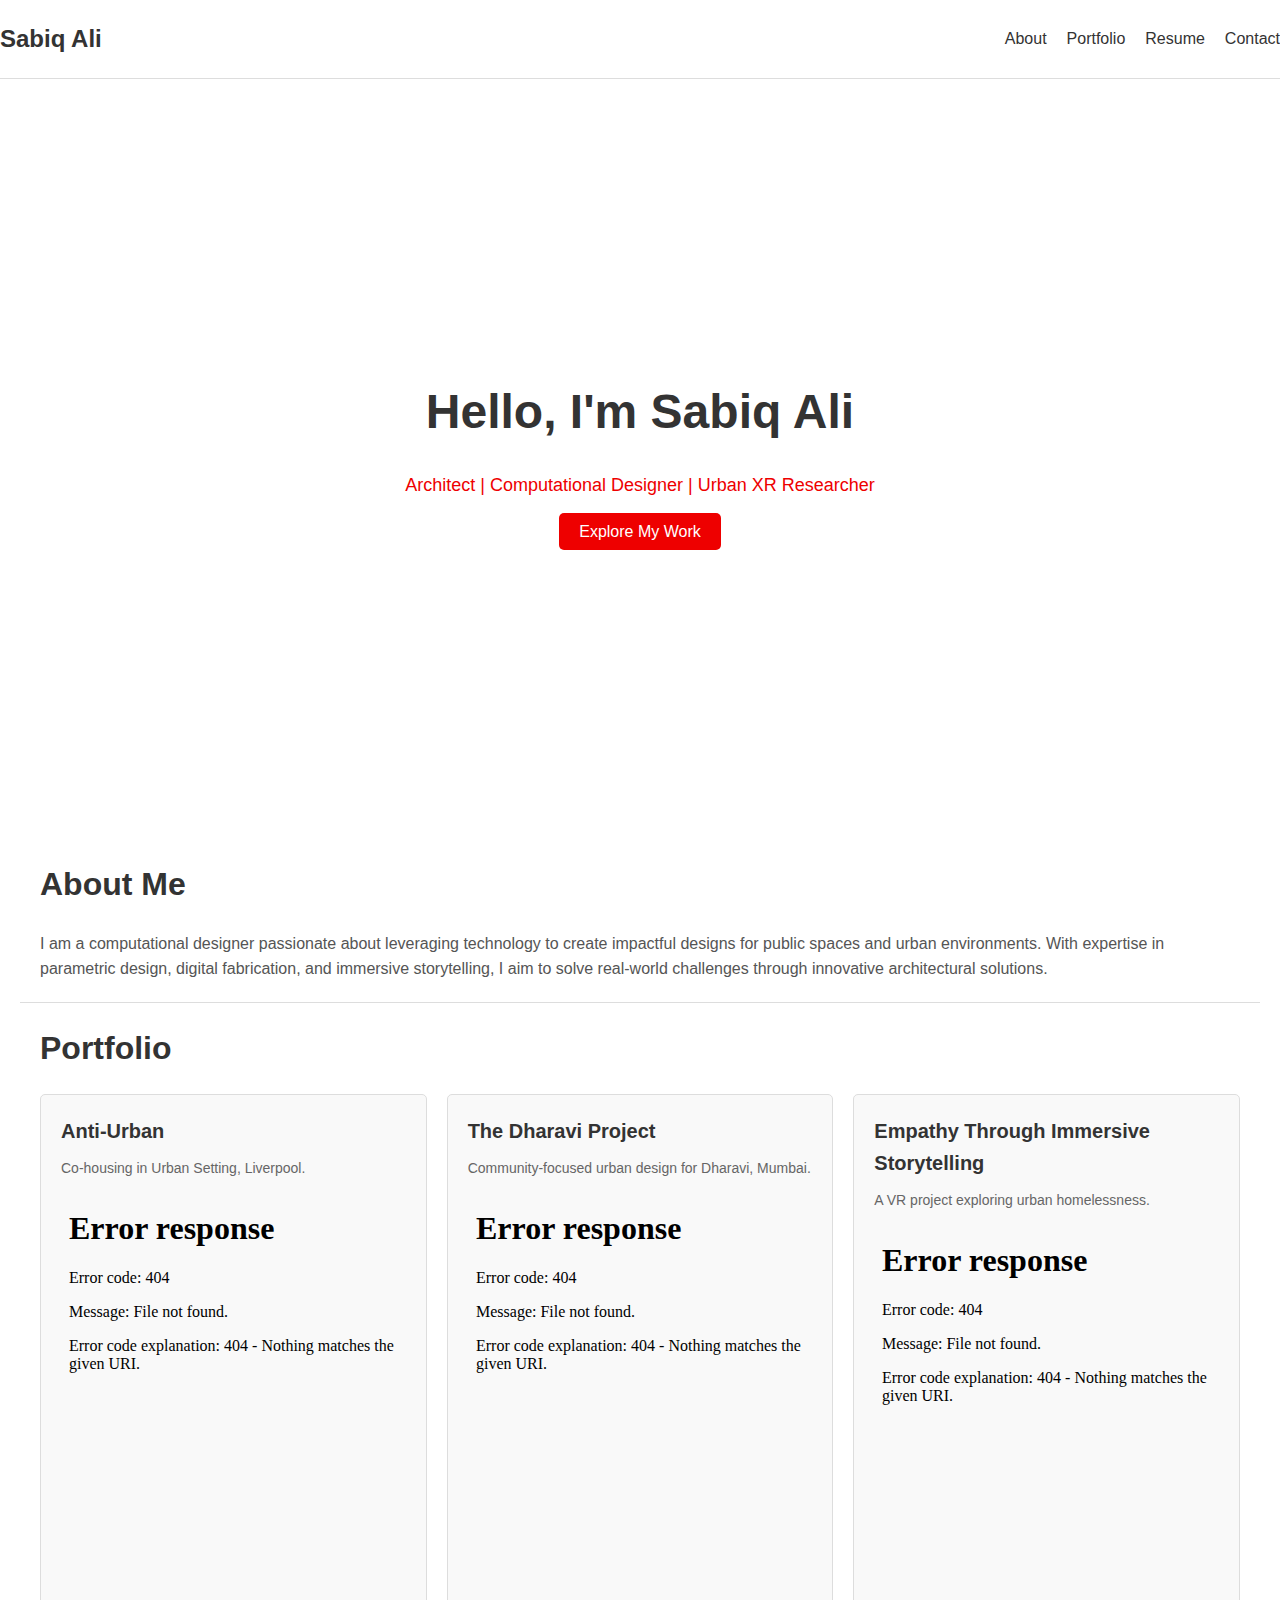
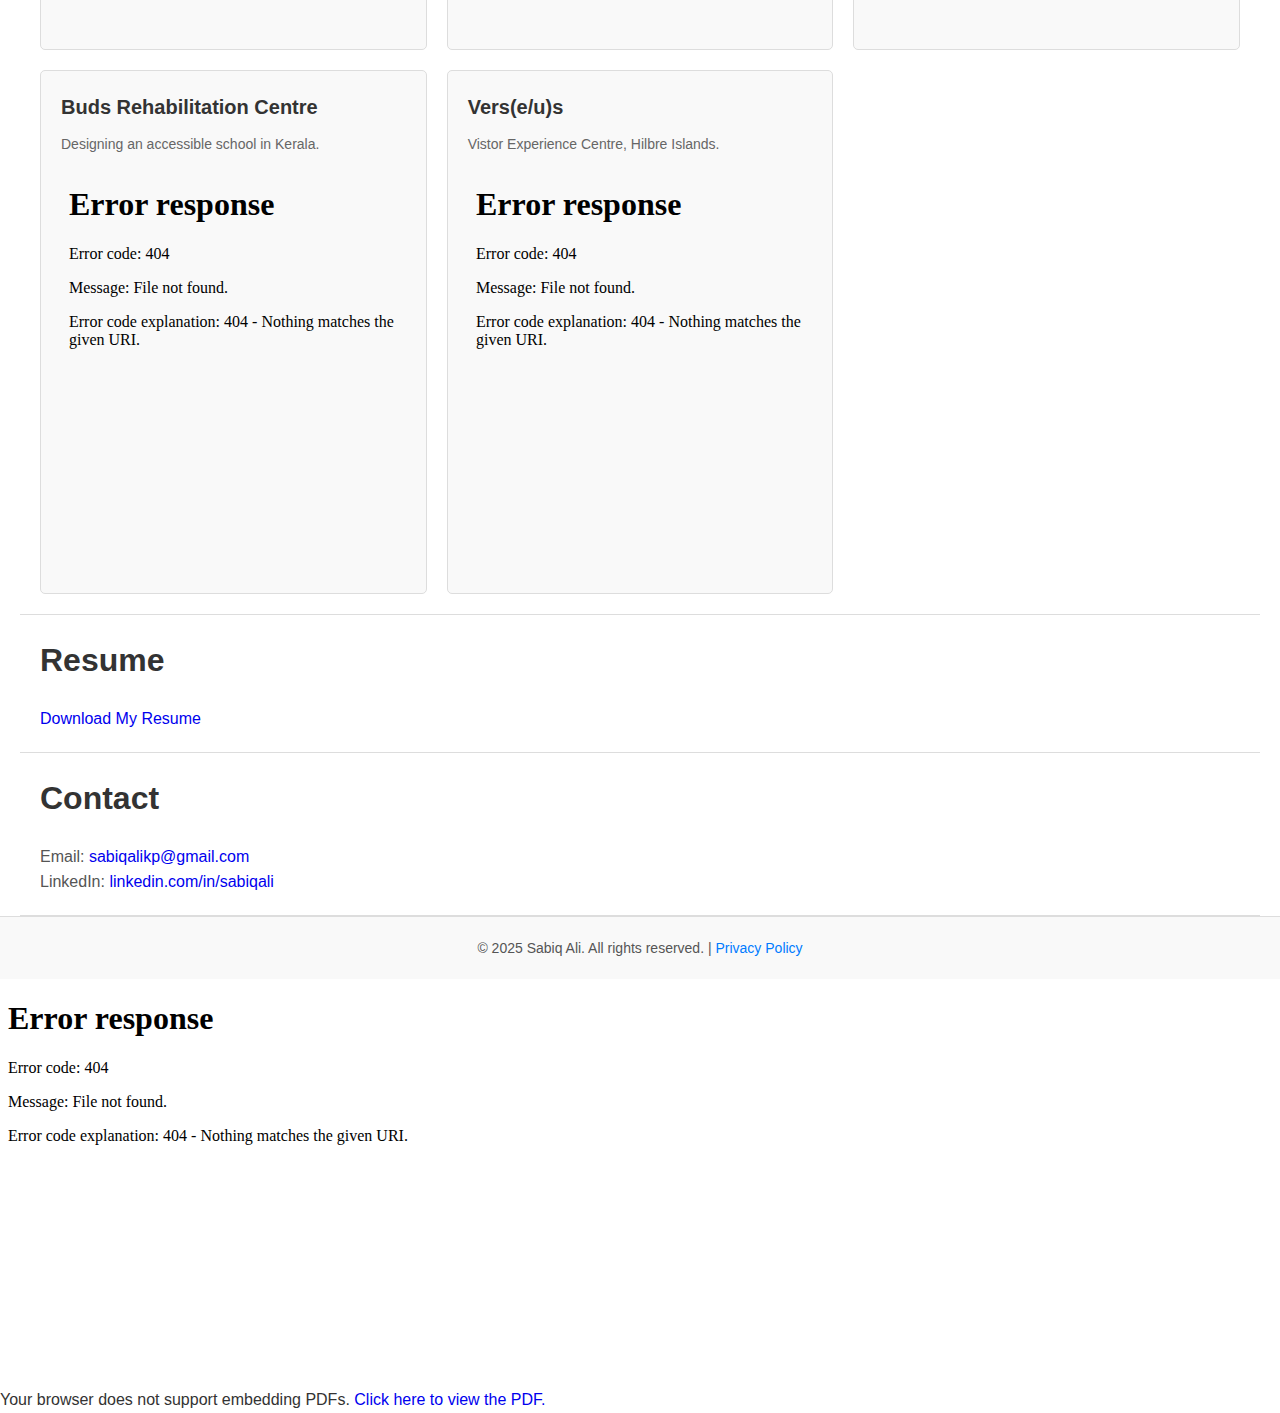
==== index.html @ 504fa8bc "Update index.html" ====
<!-- index.html -->
<!DOCTYPE html>
<html lang="en">
<head>
    <meta charset="UTF-8">
    <meta name="viewport" content="width=device-width, initial-scale=1.0">
    <meta name="description" content="Sabiq Ali | Computational Designer and Urban XR Researcher">
    <title>Sabiq Ali | Computational Designer</title>
    <link rel="stylesheet" href="style.css">
</head>
<body>
    <header>
        <div class="logo">Sabiq Ali</div>
        <nav>
            <ul>
                <li><a href="#about">About</a></li>
                <li><a href="#portfolio">Portfolio</a></li>
                <li><a href="#resume">Resume</a></li>
                <li><a href="#contact">Contact</a></li>
            </ul>
        </nav>
    </header>

    <div class="hero">
        <div>
            <h1>Hello, I'm Sabiq Ali</h1>
            <p>Architect | Computational Designer | Urban XR Researcher</p>
            <a href="#portfolio">Explore My Work</a>
        </div>
    </div>

    <section id="about" class="container">
        <h2>About Me</h2>
        <p>I am a computational designer passionate about leveraging technology to create impactful designs for public spaces and urban environments. With expertise in parametric design, digital fabrication, and immersive storytelling, I aim to solve real-world challenges through innovative architectural solutions.</p>
    </section>

    <section id="portfolio" class="container">
      <h2>Portfolio</h2>
      <div class="portfolio-grid">
          <!-- Portfolio Item 1 -->
          <div class="portfolio-item">
              <h3>Anti-Urban</h3>
              <p>Co-housing in Urban Setting, Liverpool.</p>
              <iframe 
                  src="sabiqali/AntiUrban_Project.pdf" 
                  width="100%" 
                  height="400px" 
                  style="border: none;"
                  title="Anti-Urban"></iframe>
          </div>
  
          <!-- Portfolio Item 2 -->
          <div class="portfolio-item">
              <h3>The Dharavi Project</h3>
              <p>Community-focused urban design for Dharavi, Mumbai.</p>
              <iframe 
                  src="sabiqali/Dharavi_Project.pdf.pdf" 
                  width="100%" 
                  height="400px" 
                  style="border: none;"
                  title="Dharavi Project"></iframe>
          </div>

          <!-- Portfolio Item 3 -->
          <div class="portfolio-item">
              <h3>Empathy Through Immersive Storytelling</h3>
              <p>A VR project exploring urban homelessness.</p>
              <iframe 
                  src="sabiqali/Empathy_Project.pdf.pdf" 
                  width="100%" 
                  height="400px" 
                  style="border: none;"
                  title="Empathy Project"></iframe>
          </div>

          <!-- Portfolio Item 4 -->
          <div class="portfolio-item">
              <h3>Buds Rehabilitation Centre</h3>
              <p>Designing an accessible school in Kerala.</p>
              <iframe 
                  src="sabiqali/Buds_Project.pdf.pdf" 
                  width="100%" 
                  height="400px" 
                  style="border: none;"
                  title="Buds Rehabilitation"></iframe>
          </div>    
          
          <!-- Portfolio Item 5 -->
          <div class="portfolio-item">
              <h3>Vers(e/u)s</h3>
              <p>Vistor Experience Centre, Hilbre Islands.</p>
              <iframe 
                  src="sabiqali/Verseus_Project.pdf" 
                  width="100%" 
                  height="400px" 
                  style="border: none;"
                  title="Vers(e/u)s"></iframe>
          </div>          
      </div>
  </section>
  

    <section id="resume" class="container">
        <h2>Resume</h2>
        <p><a href="SabiqAli_Resume.docx.docx" download>Download My Resume</a></p>
    </section>

    <section id="contact" class="container">
        <h2>Contact</h2>
        <p>Email: <a href="mailto:sabiqalikp@gmail.com">sabiqalikp@gmail.com</a></p>
        <p>LinkedIn: <a href="https://linkedin.com/in/sabiqali" target="_blank">linkedin.com/in/sabiqali</a></p>
    </section>

    <footer>
        <p>&copy; 2025 Sabiq Ali. All rights reserved. | <a href="#">Privacy Policy</a></p>
    </footer>

    <iframe 
    src="files/Empathy_Project.pdf" 
    width="100%" 
    height="400px" 
    style="border: none;"
    title="Empathy Project">

  </iframe>
<p>Your browser does not support embedding PDFs. <a href="files/Empathy_Project.pdf" target="_blank">Click here to view the PDF.</a></p>

</body>
</html>
---- style.css ----
/* style.css */
/* Reset */
body, h1, h2, h3, p, ul, li, a {
  margin: 0;
  padding: 0;
  list-style: none;
  text-decoration: none;
}

body {
  font-family: Helvetica, sans-serif;
  line-height: 1.6;
  color: #333;
  background-color: #ffffff;
  margin: 0;
}

/* Container */
.container {
  max-width: 1200px;
  margin: 0 auto;
  padding: 20px;
}

/* Header */
header {
  display: flex;
  justify-content: space-between;
  align-items: center;
  padding: 20px 0;
  border-bottom: 1px solid #ddd;
}

header .logo {
  font-size: 24px;
  font-weight: bold;
  color: #333;
}

nav ul {
  display: flex;
  gap: 20px;
}

nav a {
  color: #333;
  font-size: 16px;
  transition: color 0.3s;
}

nav a:hover {
  color: #007bff;
}

/* Hero Section */
.hero {
  display: flex;
  align-items: center;
  justify-content: center;
  height: 80vh;
  background-image: url('AntiUrban_BW.jpg');
  background-size: 100% auto;
  background-repeat: no-repeat;
  text-align: center;
  padding: 20px;
}

.hero h1 {
  font-size: 48px;
  margin-bottom: 20px;
}

.hero p {
  font-size: 18px;
  color: #ee0000;
  margin-bottom: 20px;
}

.hero a {
  background: #ee0000;
  color: #fff;
  padding: 10px 20px;
  border-radius: 5px;
  font-size: 16px;
  transition: background 0.3s;
}

.hero a:hover {
  background: #0056b3;
}

/* Section */
section {
  padding: 60px 0;
  border-bottom: 1px solid #ddd;
}

section h2 {
  font-size: 32px;
  margin-bottom: 20px;
  color: #333;
}

section p {
  font-size: 16px;
  color: #555;
}

/* Portfolio Grid */
.portfolio-grid {
  display: grid;
  grid-template-columns: repeat(auto-fit, minmax(300px, 1fr));
  gap: 20px;
}

.portfolio-item {
  background: #f9f9f9;
  padding: 20px;
  border: 1px solid #ddd;
  border-radius: 5px;
  transition: transform 0.3s;
}

.portfolio-item:hover {
  transform: scale(1.05);
}

.portfolio-item h3 {
  font-size: 20px;
  margin-bottom: 10px;
}

.portfolio-item p {
  font-size: 14px;
  color: #666;
}

.portfolio-item iframe {
    margin-top: 10px;
    border: 1px solid #ddd;
    border-radius: 5px;
}

/* Footer */
footer {
  text-align: center;
  padding: 20px;
  background: #f9f9f9;
  border-top: 1px solid #ddd;
  font-size: 14px;
  color: #555;
}

footer a {
  color: #007bff;
  transition: color 0.3s;
}

footer a:hover {
  color: #0056b3;
}
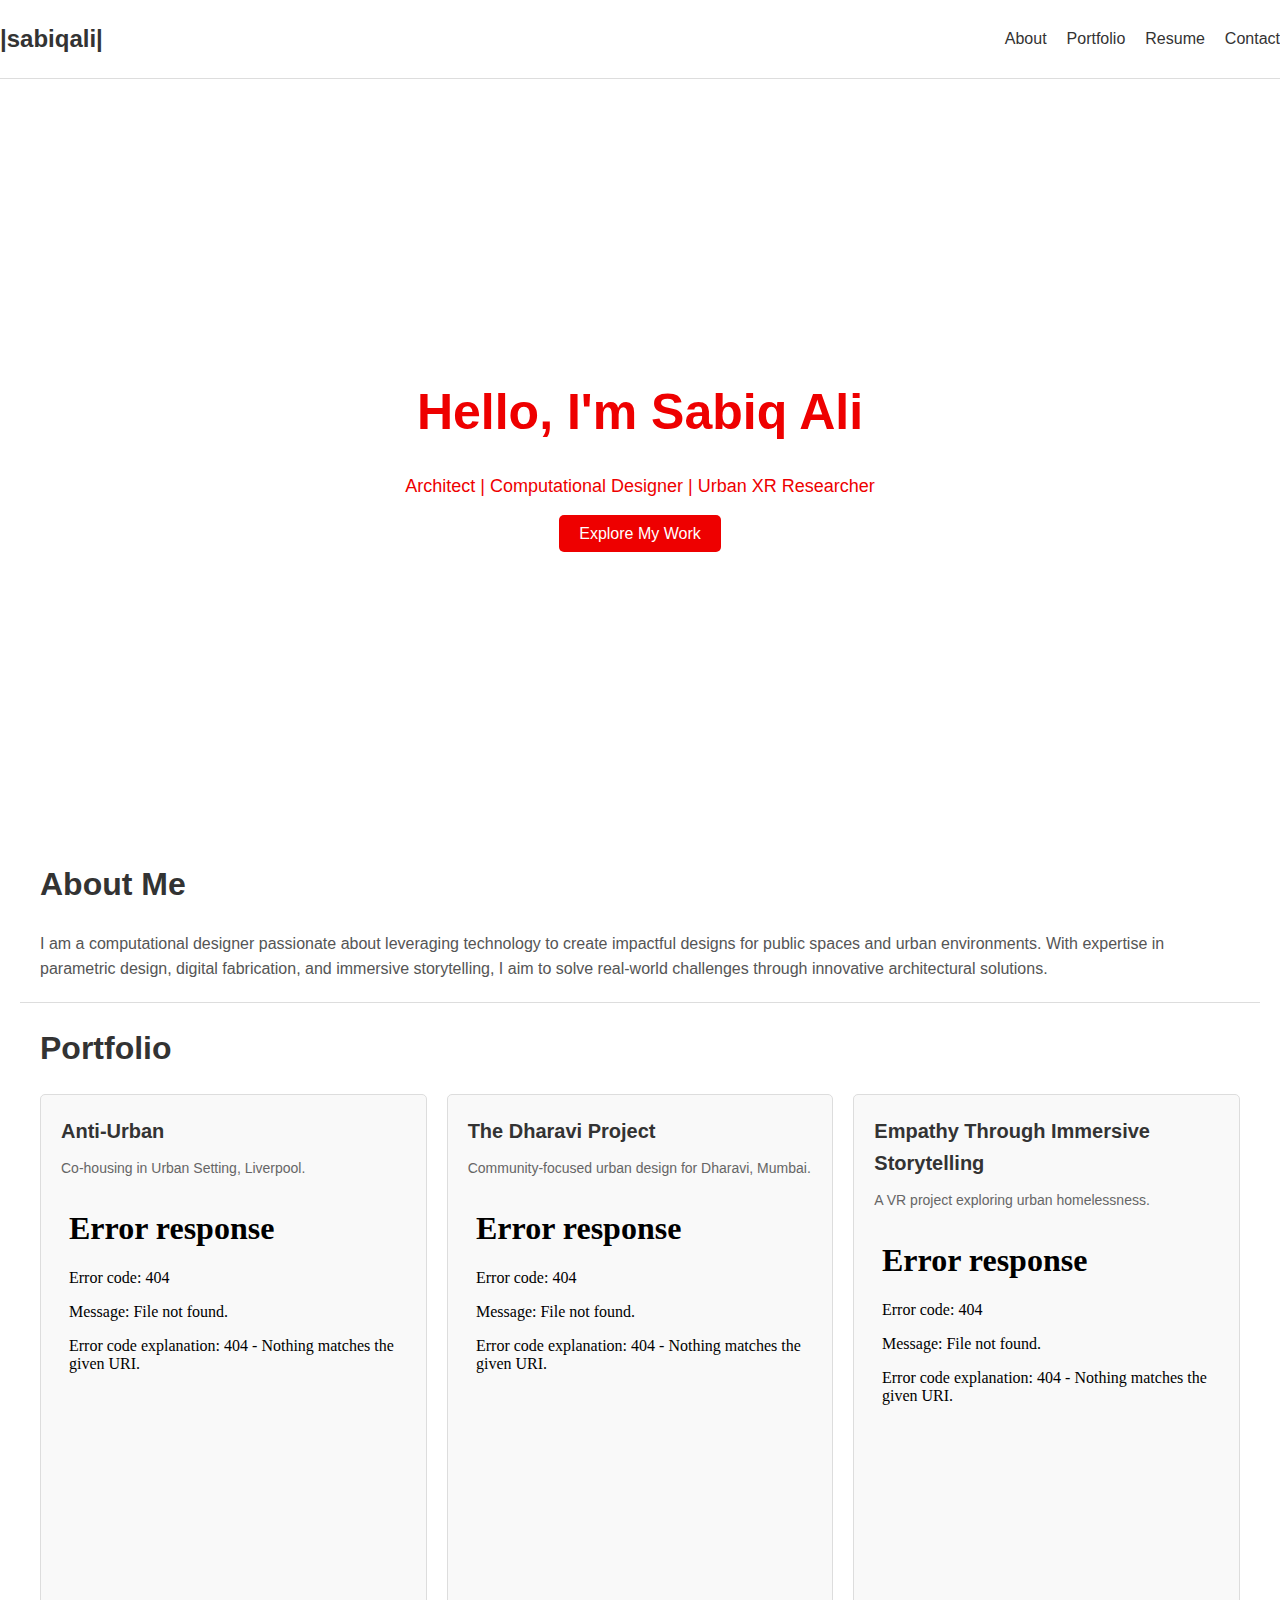
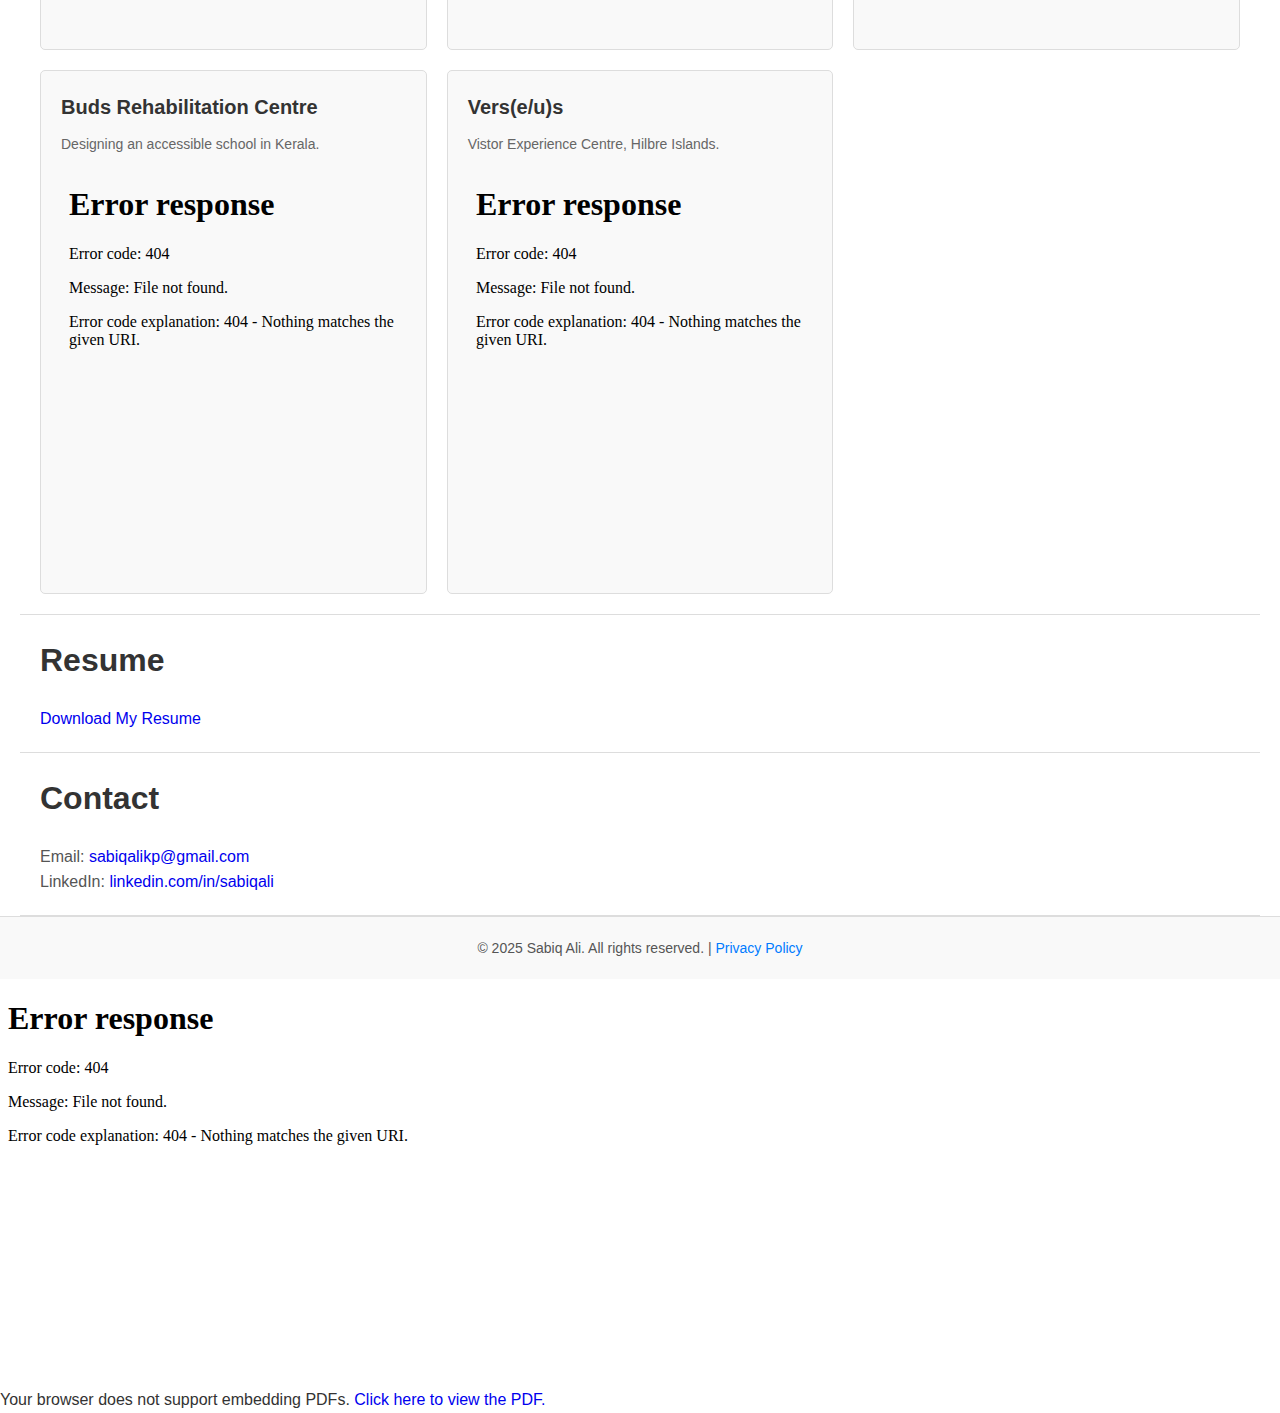
==== commit bbe2c424: "Update index.html" ====
--- a/index.html
+++ b/index.html
@@ -10,7 +10,7 @@
 </head>
 <body>
     <header>
-        <div class="logo">Sabiq Ali</div>
+        <div class="logo">|sabiqali|</div>
         <nav>
             <ul>
                 <li><a href="#about">About</a></li>
--- a/style.css
+++ b/style.css
@@ -66,7 +66,8 @@
 }
 
 .hero h1 {
-  font-size: 48px;
+  font-size: 50px;
+  color: #ee0000;
   margin-bottom: 20px;
 }
 
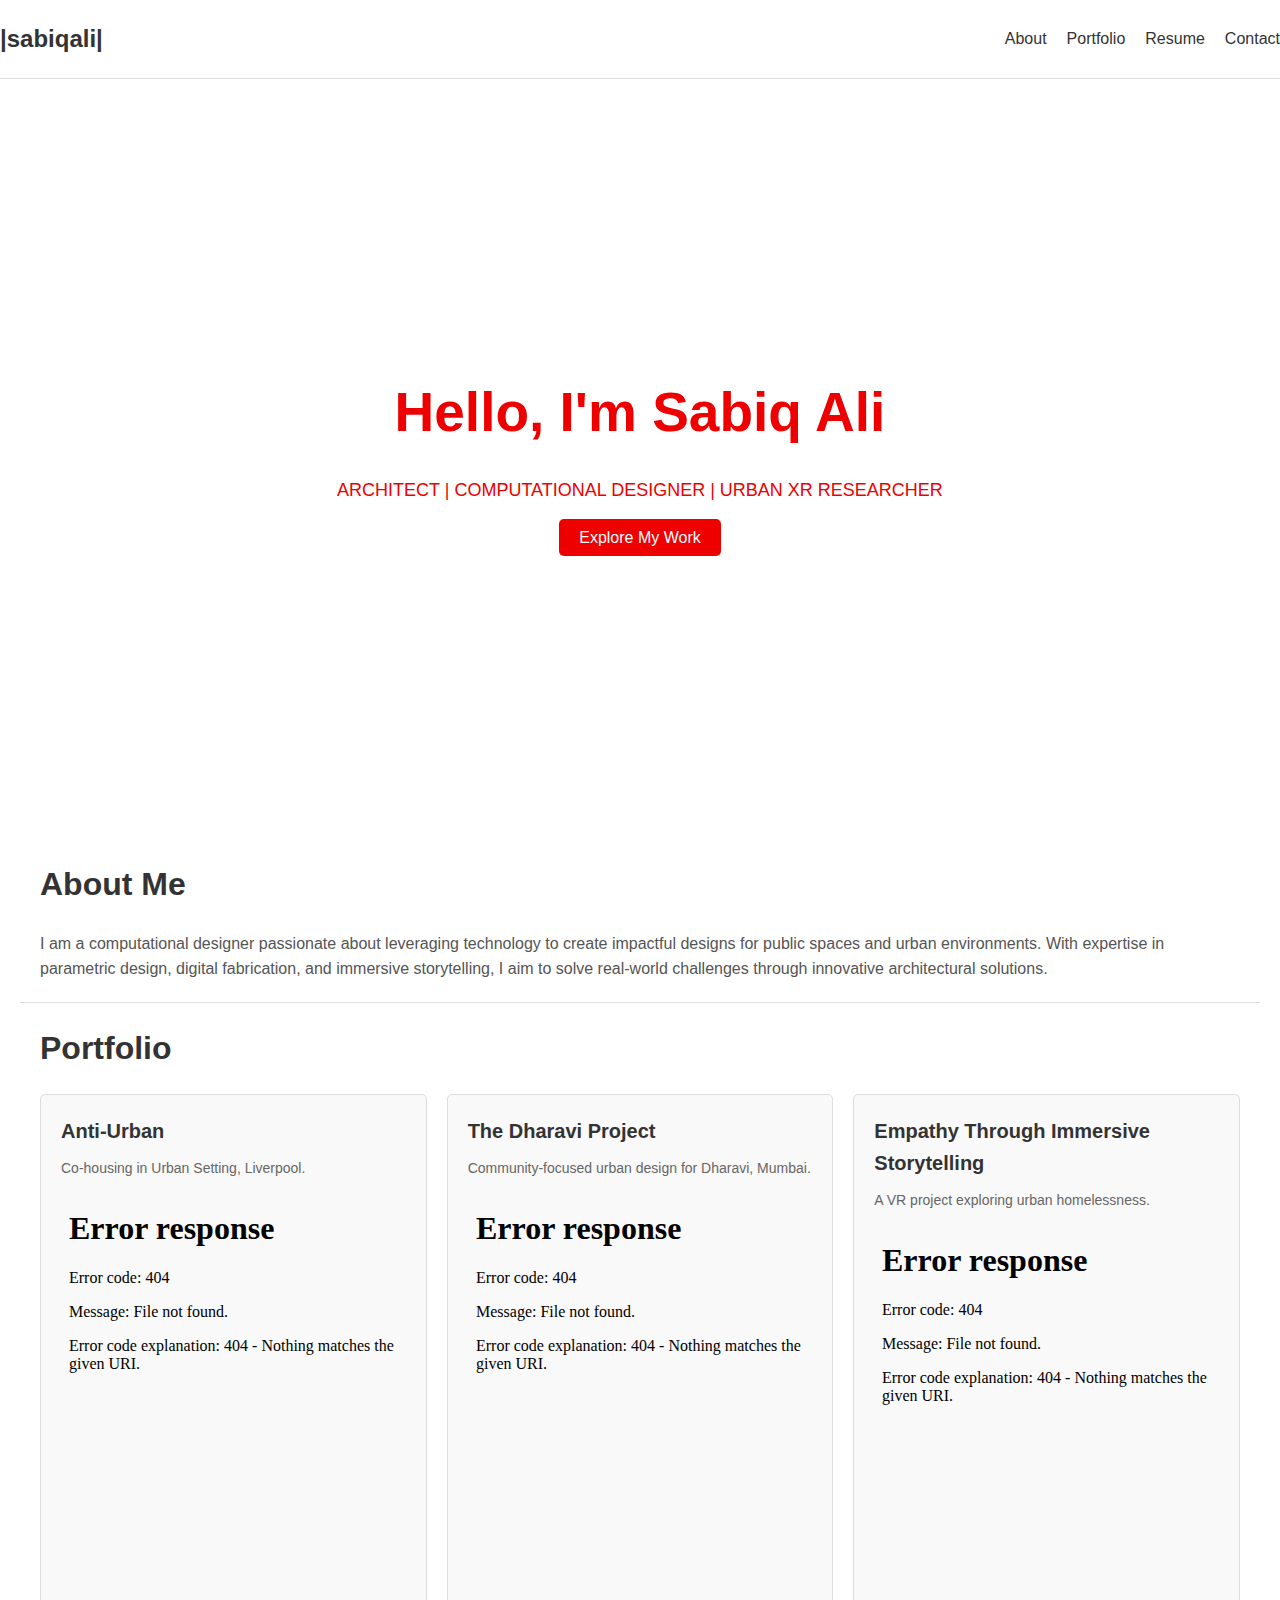
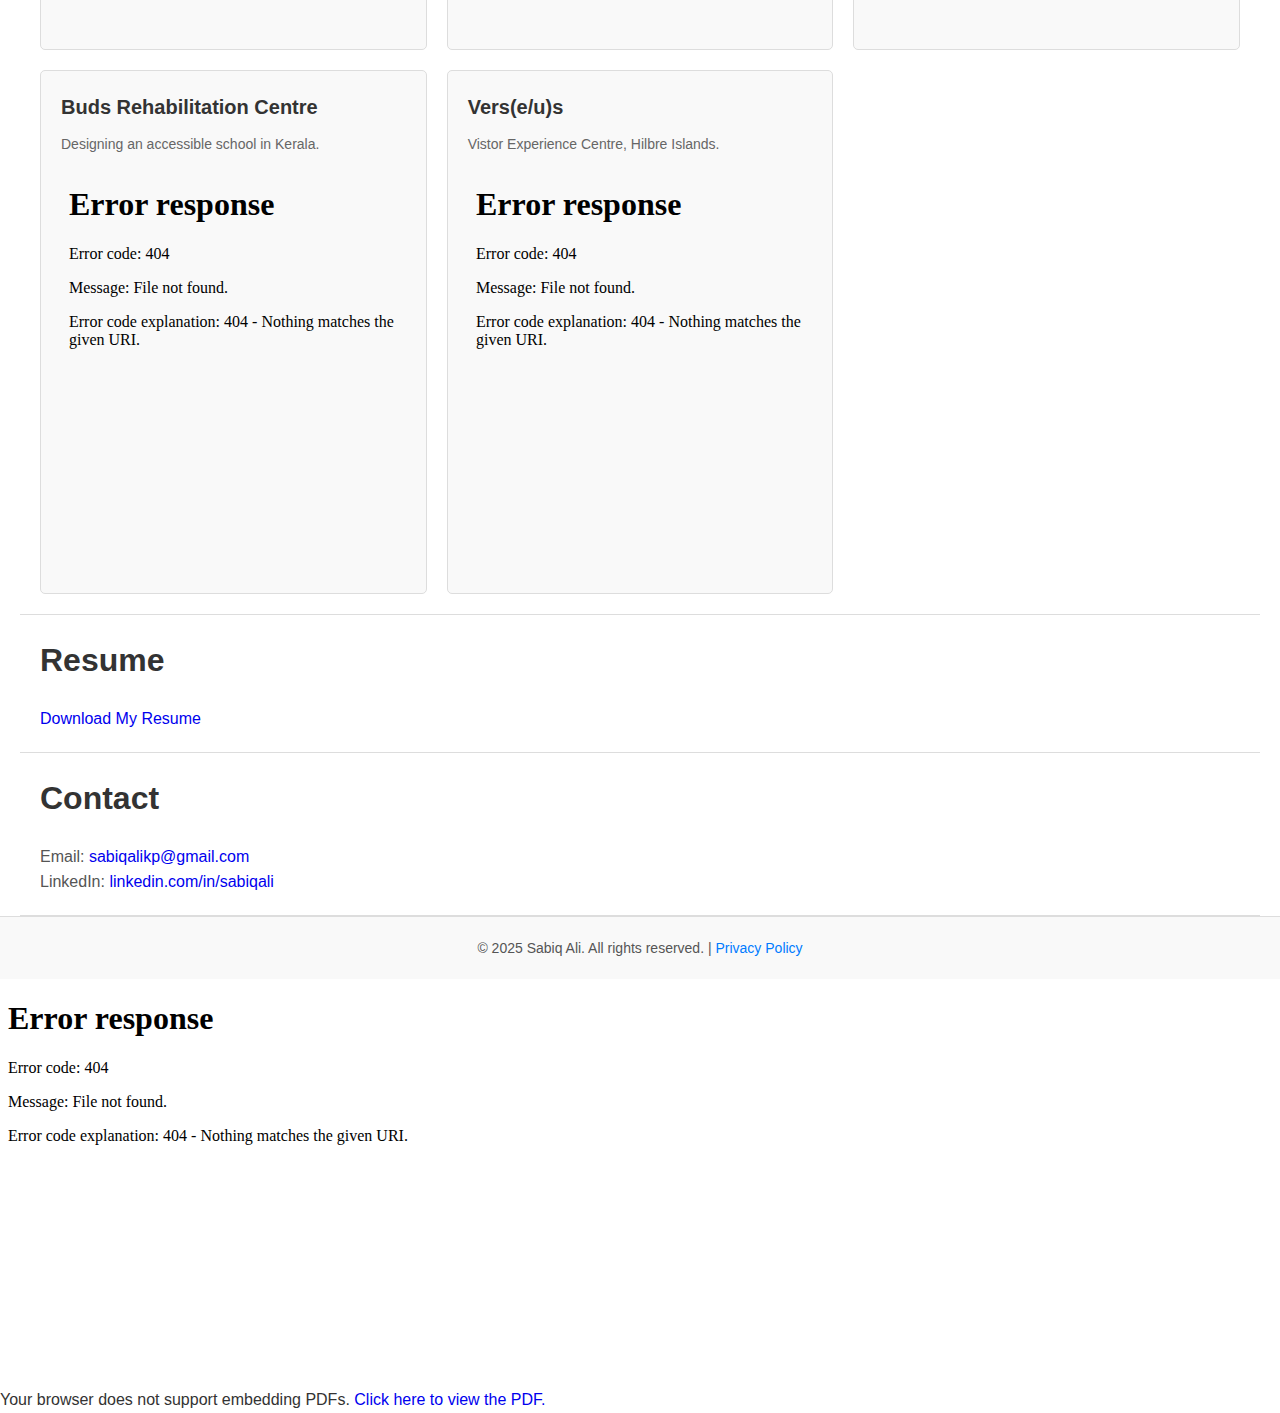
==== commit f1d6ed51: "Update index.html" ====
--- a/index.html
+++ b/index.html
@@ -24,7 +24,7 @@
     <div class="hero">
         <div>
             <h1>Hello, I'm Sabiq Ali</h1>
-            <p>Architect | Computational Designer | Urban XR Researcher</p>
+            <p>ARCHITECT | COMPUTATIONAL DESIGNER | URBAN XR RESEARCHER</p>
             <a href="#portfolio">Explore My Work</a>
         </div>
     </div>
--- a/style.css
+++ b/style.css
@@ -66,7 +66,7 @@
 }
 
 .hero h1 {
-  font-size: 50px;
+  font-size: 55px;
   color: #ee0000;
   margin-bottom: 20px;
 }
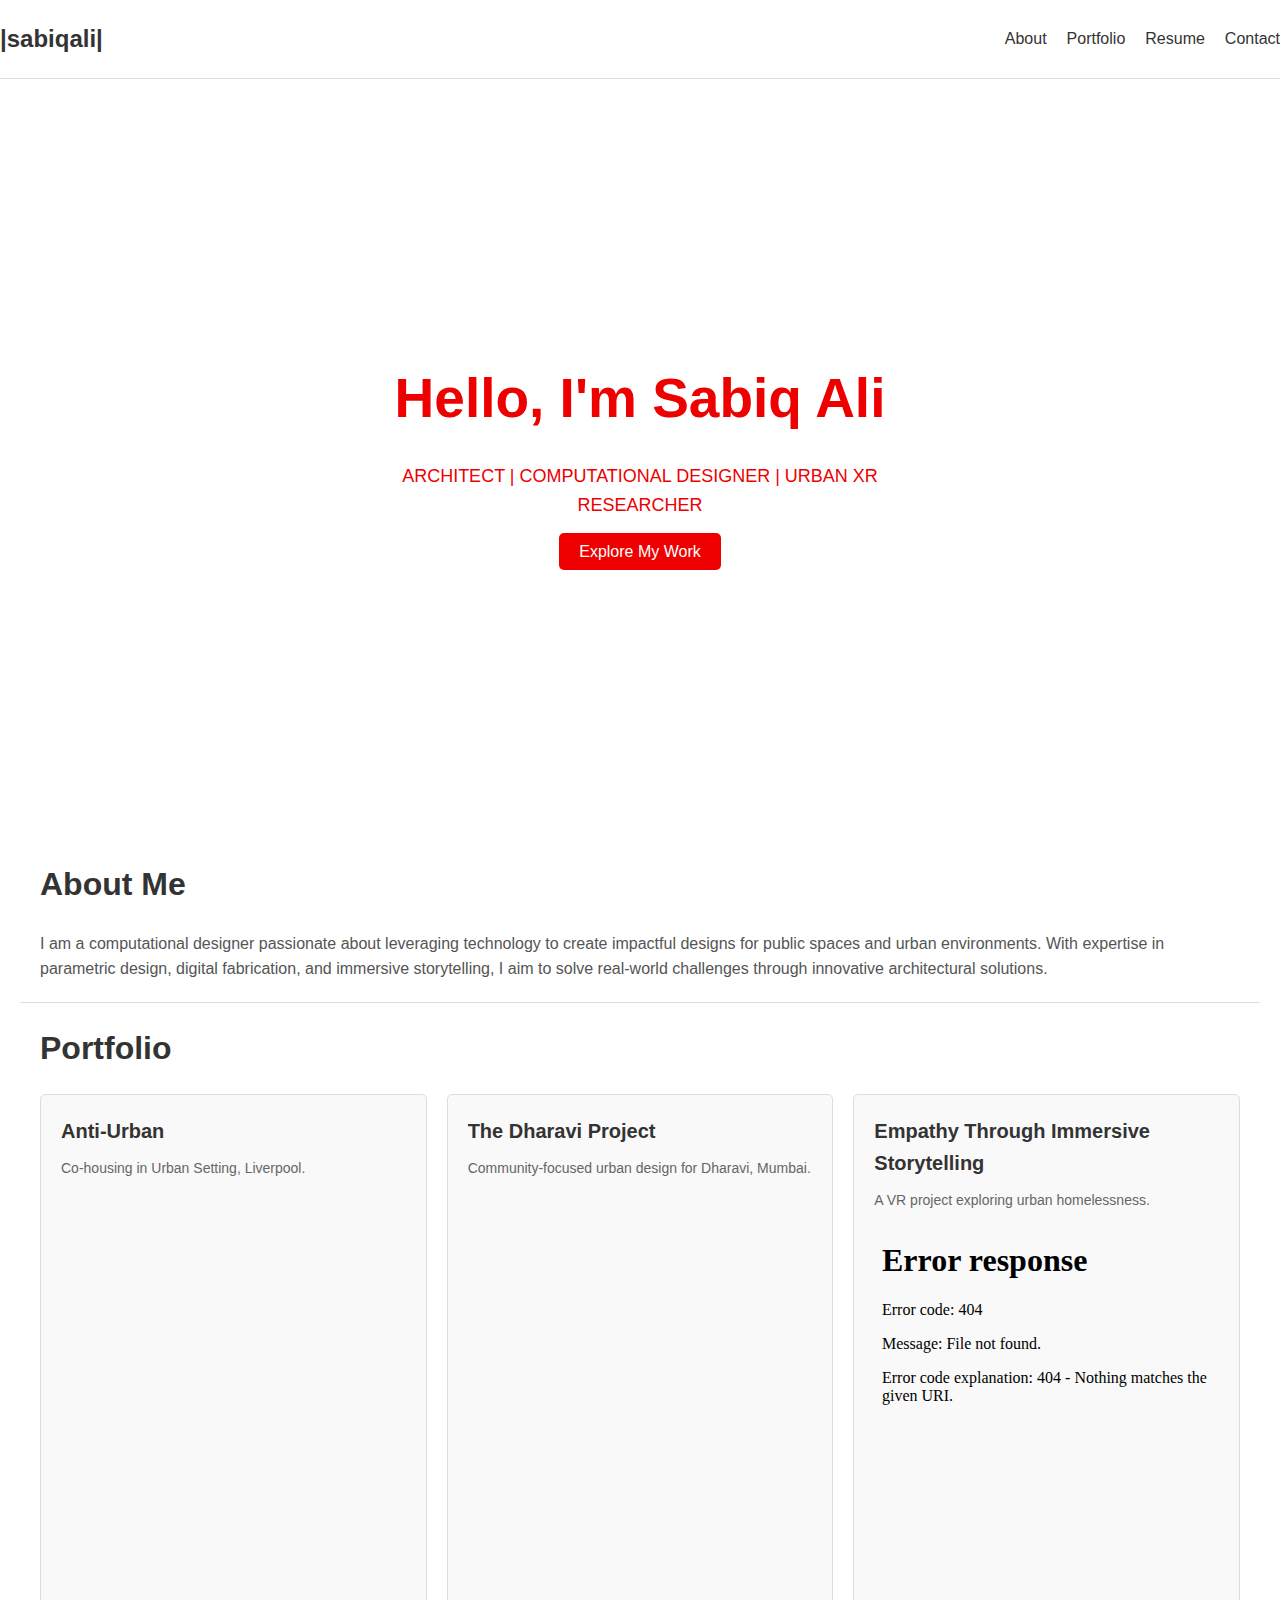
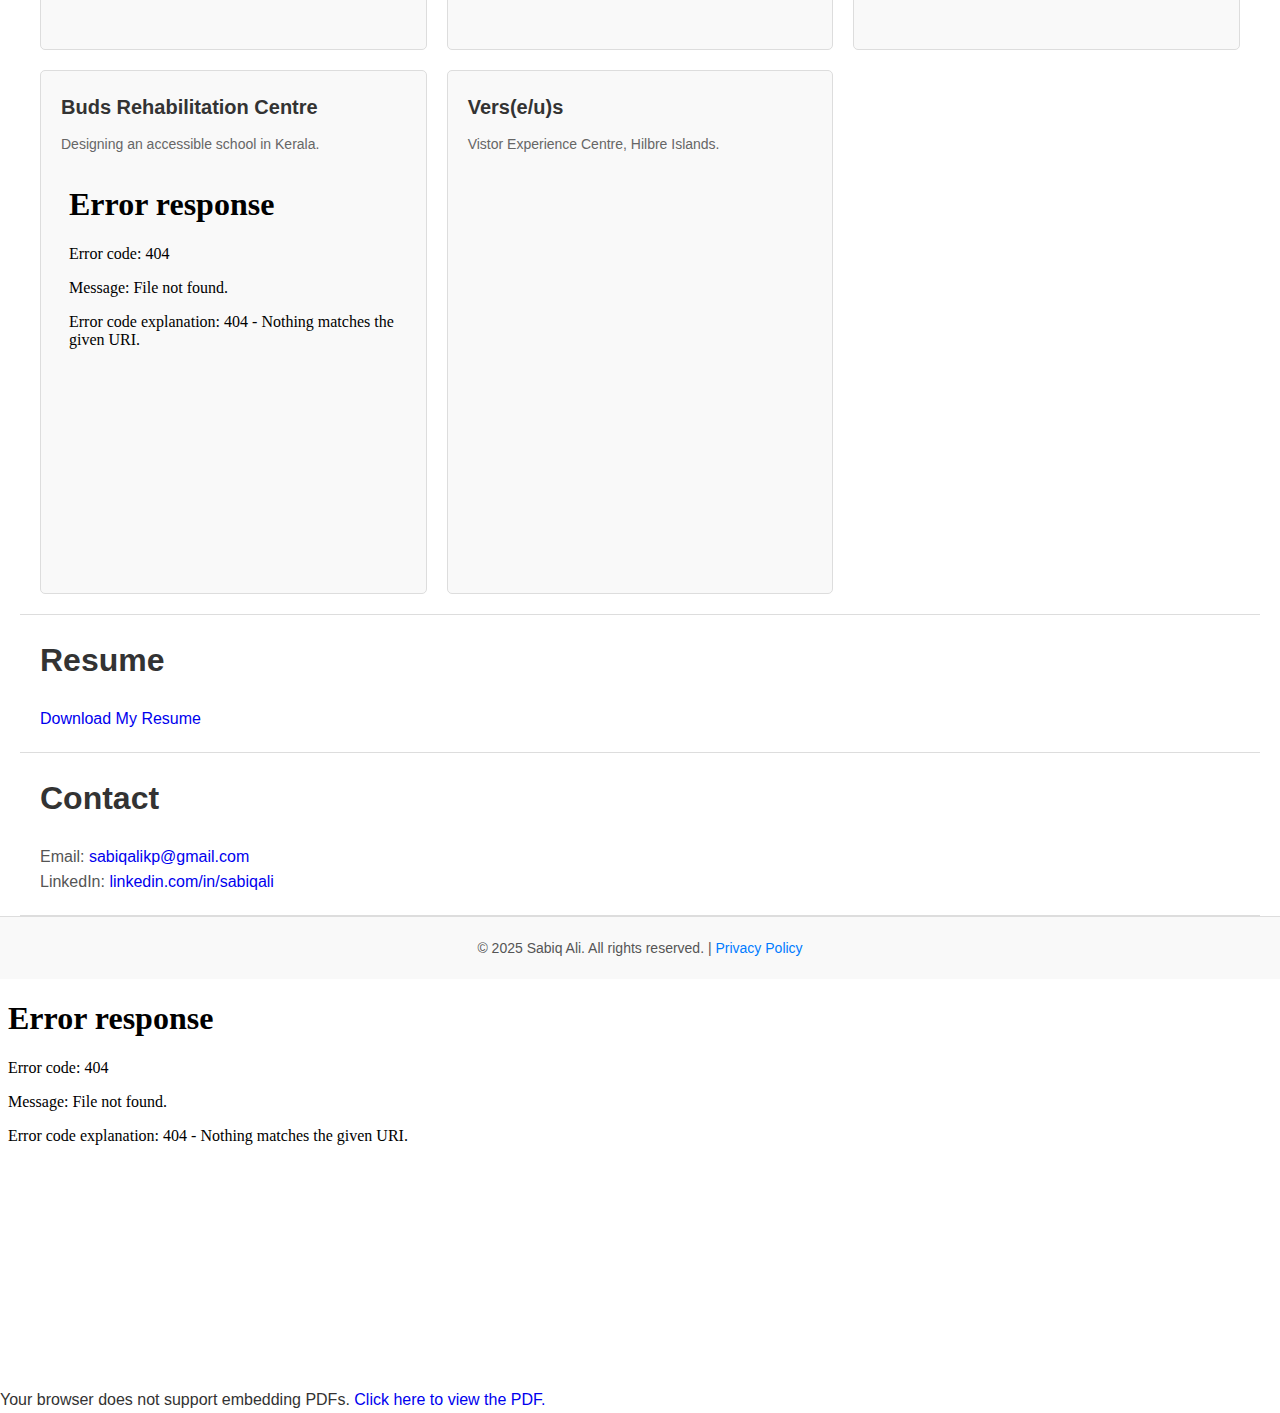
==== commit f5c5de07: "Update index.html" ====
--- a/index.html
+++ b/index.html
@@ -42,7 +42,7 @@
               <h3>Anti-Urban</h3>
               <p>Co-housing in Urban Setting, Liverpool.</p>
               <iframe 
-                  src="sabiqali/AntiUrban_Project.pdf" 
+                  src="AntiUrban_Project.pdf.pdf" 
                   width="100%" 
                   height="400px" 
                   style="border: none;"
@@ -54,7 +54,7 @@
               <h3>The Dharavi Project</h3>
               <p>Community-focused urban design for Dharavi, Mumbai.</p>
               <iframe 
-                  src="sabiqali/Dharavi_Project.pdf.pdf" 
+                  src="Dharavi_Project.pdf.pdf" 
                   width="100%" 
                   height="400px" 
                   style="border: none;"
@@ -66,7 +66,7 @@
               <h3>Empathy Through Immersive Storytelling</h3>
               <p>A VR project exploring urban homelessness.</p>
               <iframe 
-                  src="sabiqali/Empathy_Project.pdf.pdf" 
+                  src="Empathy_Project.pdf.pdf" 
                   width="100%" 
                   height="400px" 
                   style="border: none;"
@@ -78,7 +78,7 @@
               <h3>Buds Rehabilitation Centre</h3>
               <p>Designing an accessible school in Kerala.</p>
               <iframe 
-                  src="sabiqali/Buds_Project.pdf.pdf" 
+                  src="Buds_Project.pdf.pdf" 
                   width="100%" 
                   height="400px" 
                   style="border: none;"
@@ -90,7 +90,7 @@
               <h3>Vers(e/u)s</h3>
               <p>Vistor Experience Centre, Hilbre Islands.</p>
               <iframe 
-                  src="sabiqali/Verseus_Project.pdf" 
+                  src="Verseus_Project.pdf" 
                   width="100%" 
                   height="400px" 
                   style="border: none;"
--- a/style.css
+++ b/style.css
@@ -63,6 +63,11 @@
   background-repeat: no-repeat;
   text-align: center;
   padding: 20px;
+}
+
+.hero h1, .hero p {
+  max-width: 600px; /* Adjust the width as needed */
+  margin: 0 auto;
 }
 
 .hero h1 {
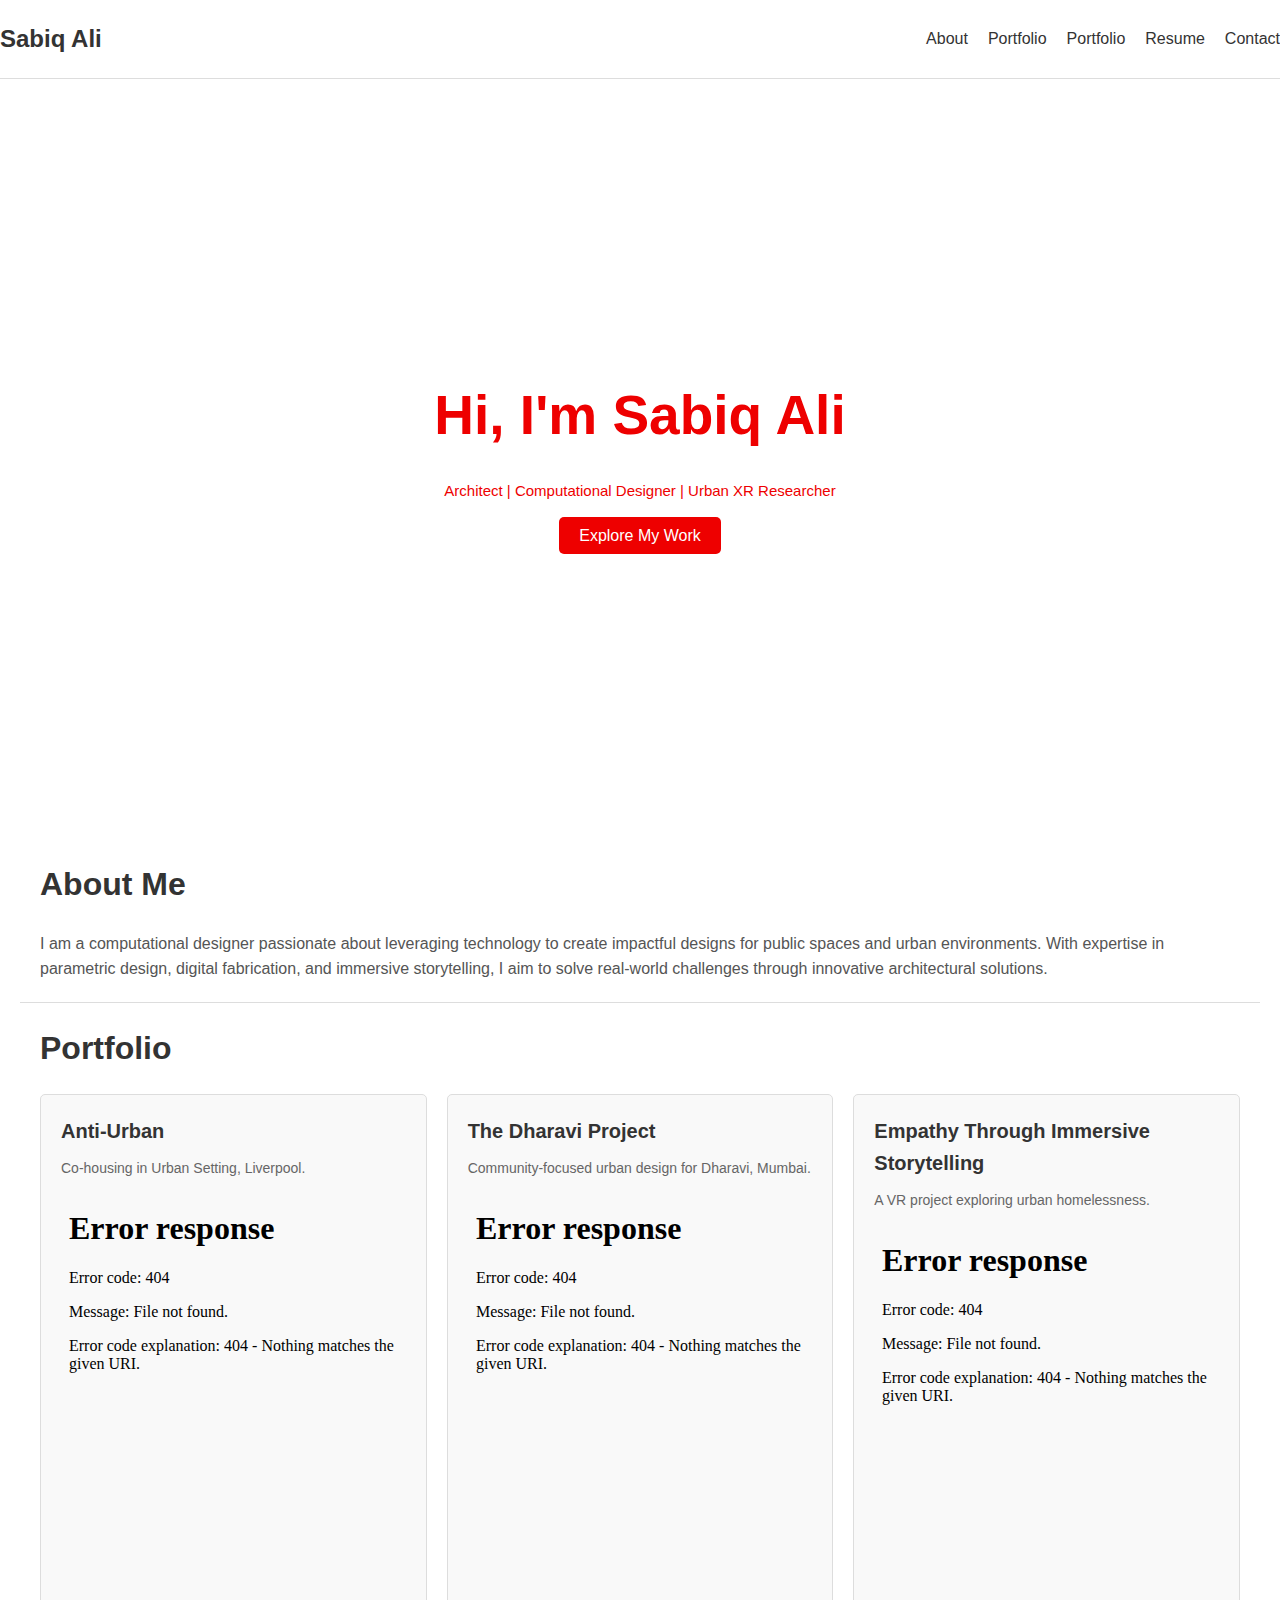
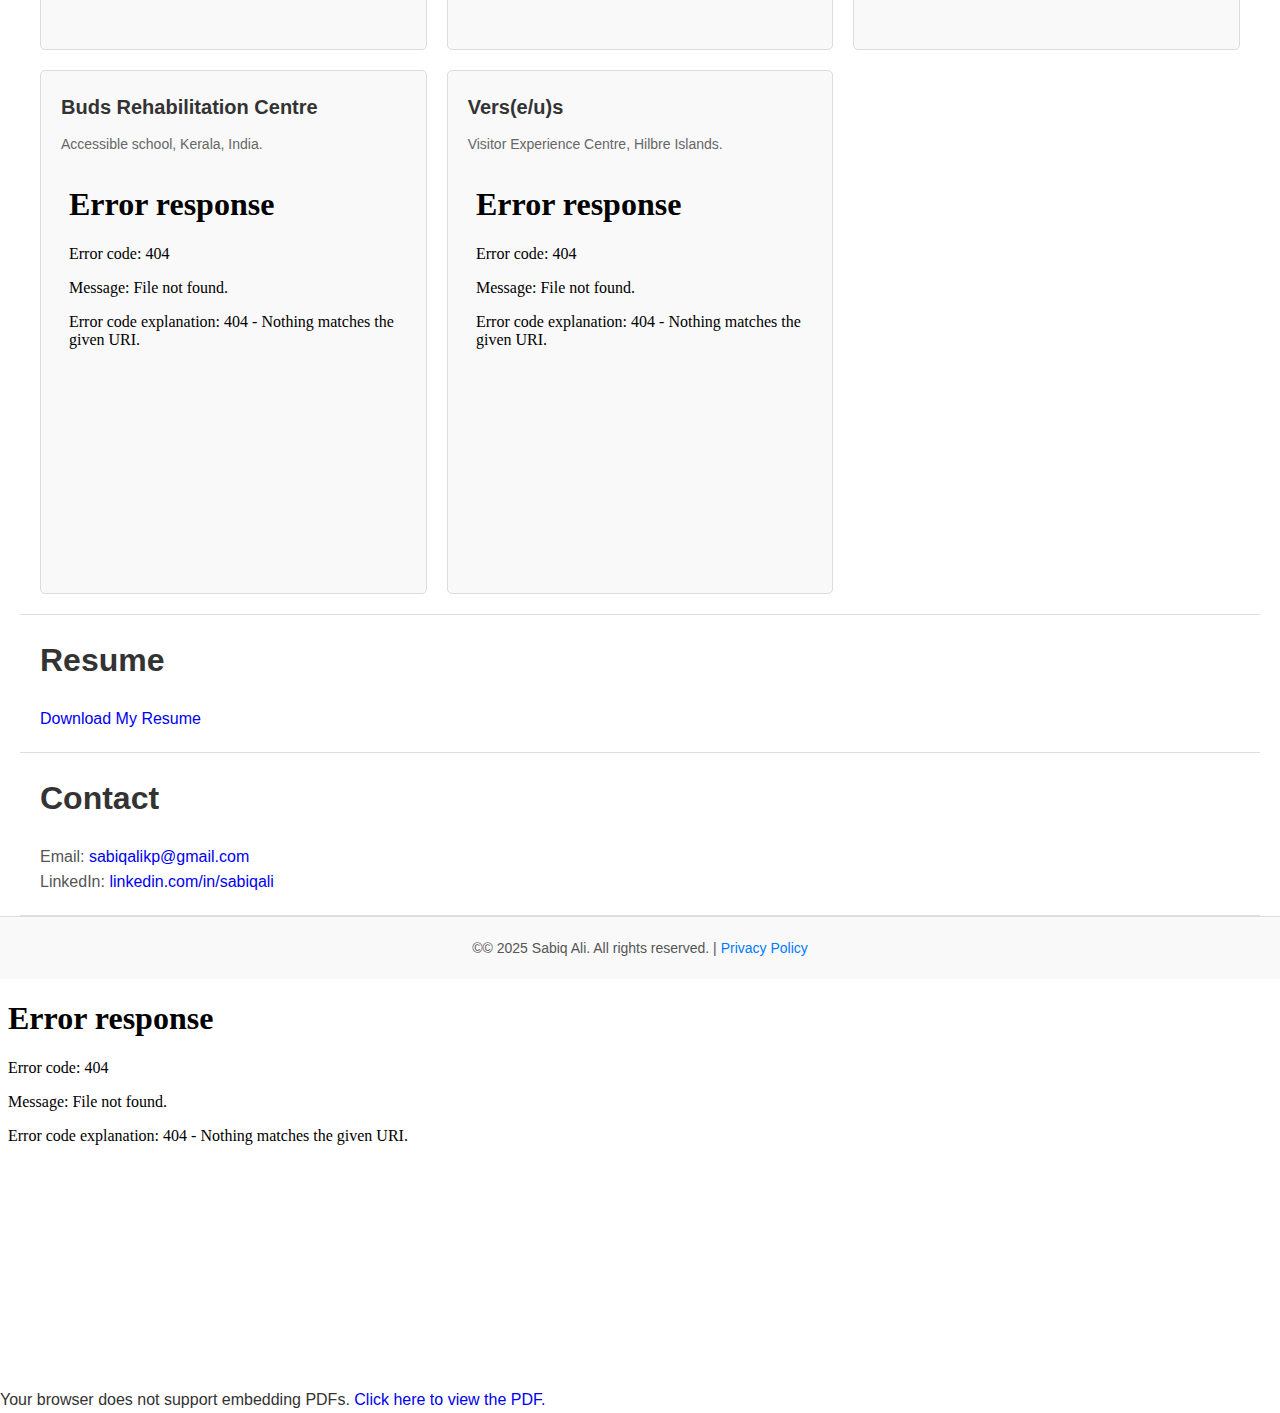
==== commit f24b0087: "Add files via upload" ====
--- a/index.html
+++ b/index.html
@@ -10,11 +10,12 @@
 </head>
 <body>
     <header>
-        <div class="logo">|sabiqali|</div>
+        <div class="logo">Sabiq Ali</div>
         <nav>
             <ul>
                 <li><a href="#about">About</a></li>
                 <li><a href="#portfolio">Portfolio</a></li>
+                <li><a href="portfolio.html">Portfolio</a></li>
                 <li><a href="#resume">Resume</a></li>
                 <li><a href="#contact">Contact</a></li>
             </ul>
@@ -23,8 +24,8 @@
 
     <div class="hero">
         <div>
-            <h1>Hello, I'm Sabiq Ali</h1>
-            <p>ARCHITECT | COMPUTATIONAL DESIGNER | URBAN XR RESEARCHER</p>
+            <h1>Hi, I'm Sabiq Ali</h1>
+            <p>Architect | Computational Designer | Urban XR Researcher</p>
             <a href="#portfolio">Explore My Work</a>
         </div>
     </div>
@@ -42,7 +43,7 @@
               <h3>Anti-Urban</h3>
               <p>Co-housing in Urban Setting, Liverpool.</p>
               <iframe 
-                  src="AntiUrban_Project.pdf.pdf" 
+                  src="sabiqali/AntiUrban_Project.pdf.pdf" 
                   width="100%" 
                   height="400px" 
                   style="border: none;"
@@ -54,7 +55,7 @@
               <h3>The Dharavi Project</h3>
               <p>Community-focused urban design for Dharavi, Mumbai.</p>
               <iframe 
-                  src="Dharavi_Project.pdf.pdf" 
+                  src="sabiqali/Dharavi_Project.pdf.pdf" 
                   width="100%" 
                   height="400px" 
                   style="border: none;"
@@ -66,7 +67,7 @@
               <h3>Empathy Through Immersive Storytelling</h3>
               <p>A VR project exploring urban homelessness.</p>
               <iframe 
-                  src="Empathy_Project.pdf.pdf" 
+                  src="sabiqali/Empathy_Project.pdf.pdf" 
                   width="100%" 
                   height="400px" 
                   style="border: none;"
@@ -76,21 +77,21 @@
           <!-- Portfolio Item 4 -->
           <div class="portfolio-item">
               <h3>Buds Rehabilitation Centre</h3>
-              <p>Designing an accessible school in Kerala.</p>
+              <p>Accessible school, Kerala, India.</p>
               <iframe 
-                  src="Buds_Project.pdf.pdf" 
+                  src="sabiqali/Buds_Project.pdf.pdf" 
                   width="100%" 
                   height="400px" 
                   style="border: none;"
                   title="Buds Rehabilitation"></iframe>
-          </div>    
+          </div>        
           
           <!-- Portfolio Item 5 -->
           <div class="portfolio-item">
               <h3>Vers(e/u)s</h3>
-              <p>Vistor Experience Centre, Hilbre Islands.</p>
+              <p>Visitor Experience Centre, Hilbre Islands.</p>
               <iframe 
-                  src="Verseus_Project.pdf" 
+                  src="sabiqali/Verseus_Project.pdf" 
                   width="100%" 
                   height="400px" 
                   style="border: none;"
@@ -112,7 +113,7 @@
     </section>
 
     <footer>
-        <p>&copy; 2025 Sabiq Ali. All rights reserved. | <a href="#">Privacy Policy</a></p>
+        <p>&copy;© 2025 Sabiq Ali. All rights reserved. | <a href="#">Privacy Policy</a></p>
     </footer>
 
     <iframe 
@@ -126,4 +127,4 @@
 <p>Your browser does not support embedding PDFs. <a href="files/Empathy_Project.pdf" target="_blank">Click here to view the PDF.</a></p>
 
 </body>
-</html>
+</html>--- a/style.css
+++ b/style.css
@@ -77,7 +77,7 @@
 }
 
 .hero p {
-  font-size: 18px;
+  font-size: 15px;
   color: #ee0000;
   margin-bottom: 20px;
 }
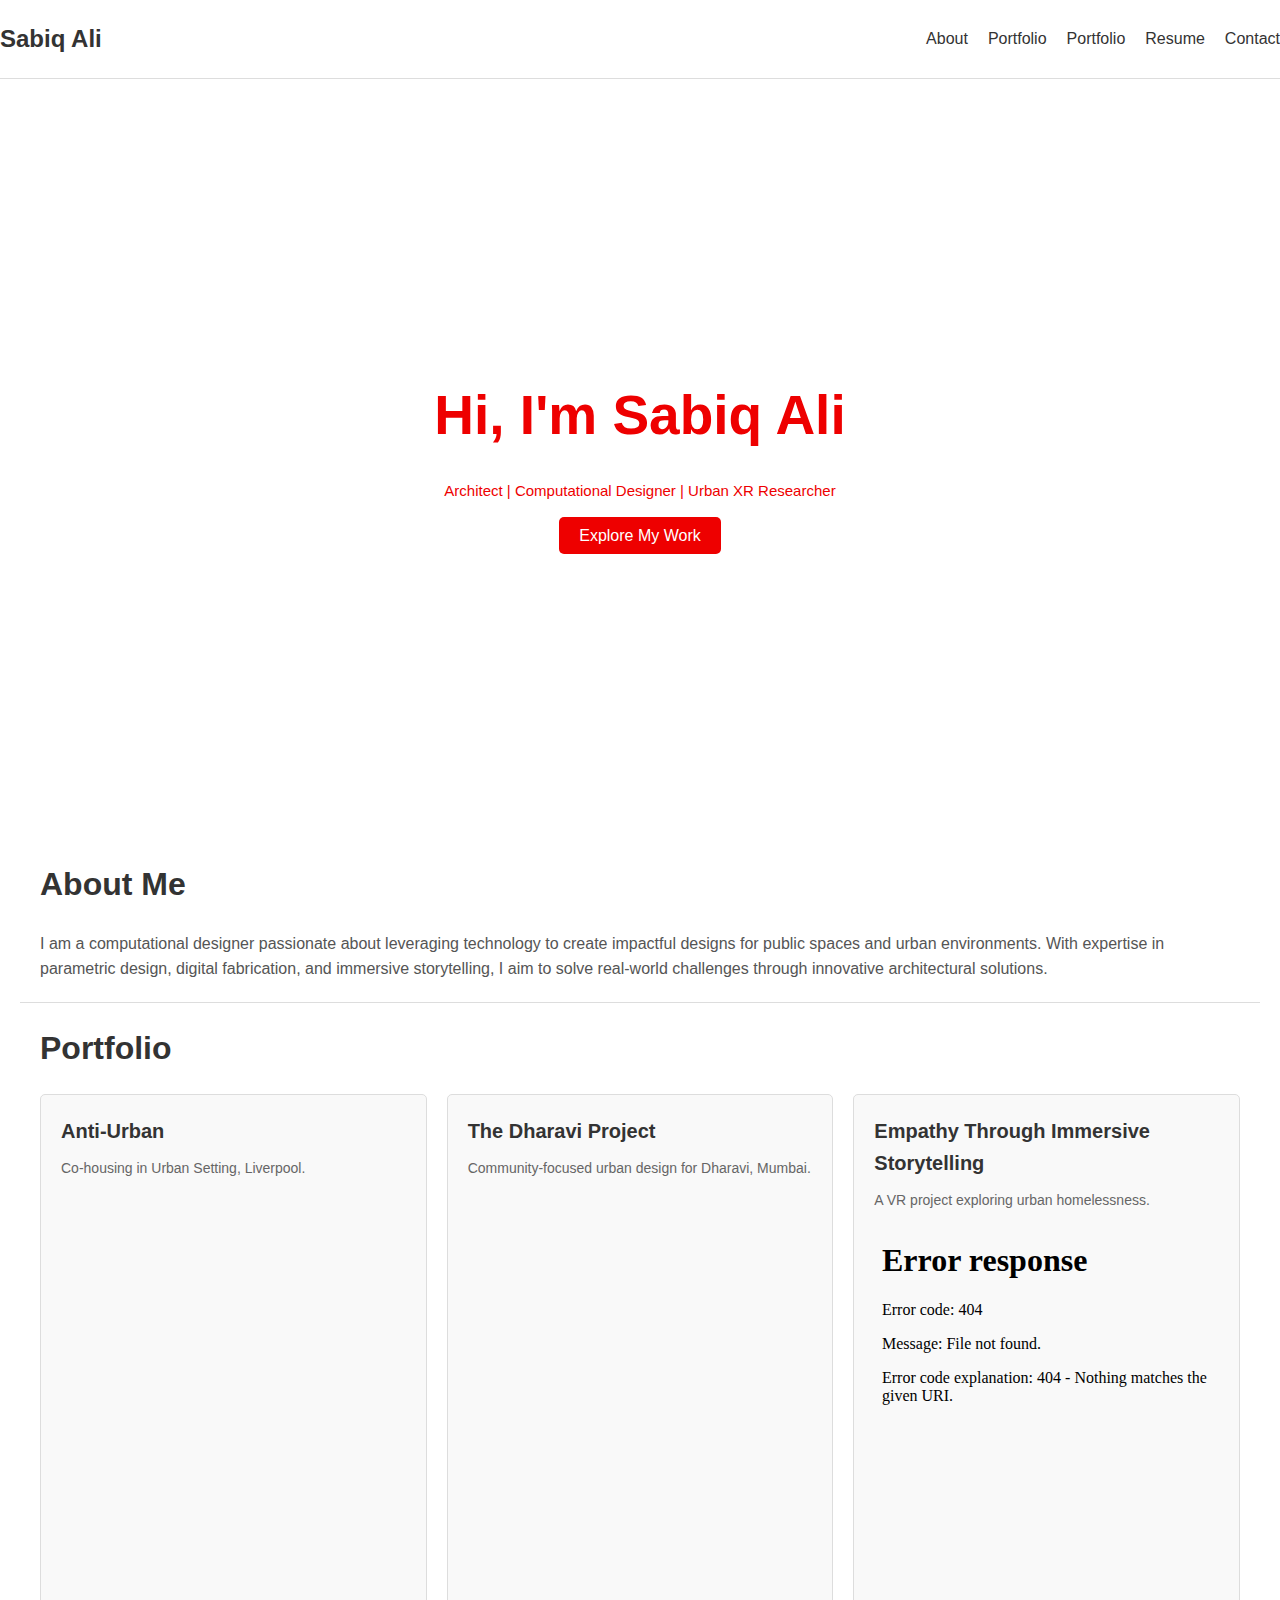
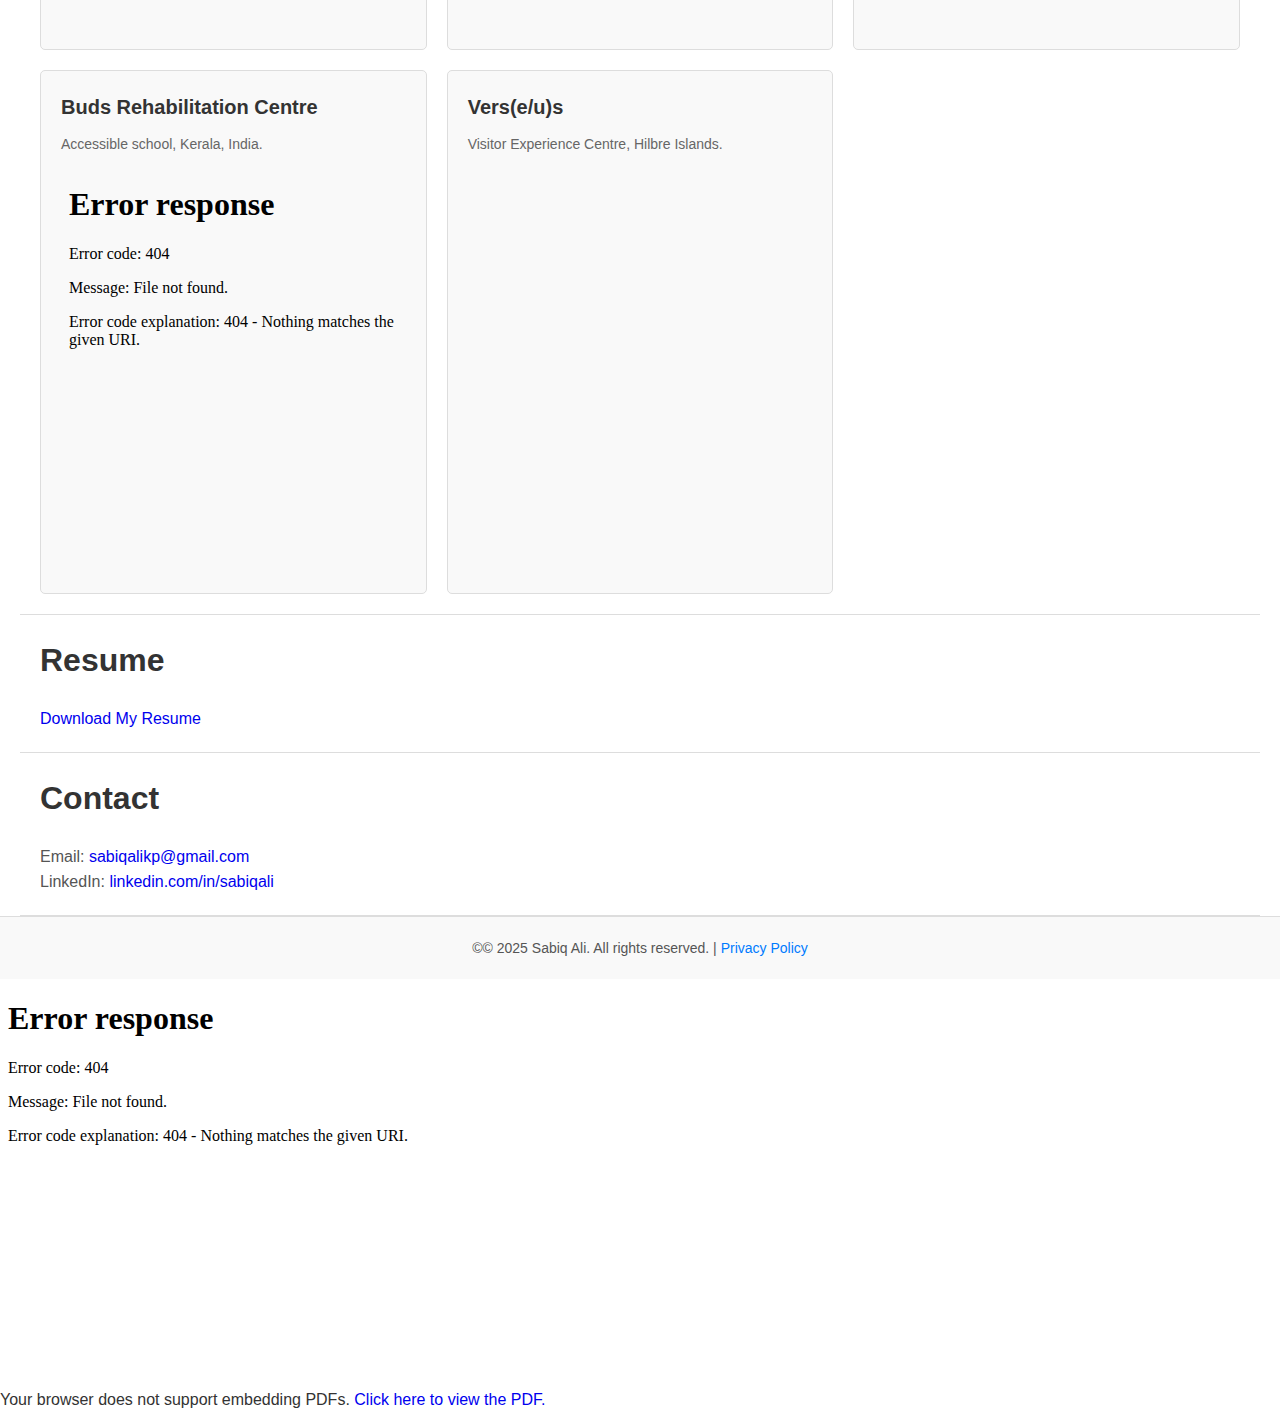
==== commit eeeda486: "Fix file paths in index.html and portfolio.html; add ProfessionalPortfolio.pdf" ====
--- a/index.html
+++ b/index.html
@@ -43,7 +43,7 @@
               <h3>Anti-Urban</h3>
               <p>Co-housing in Urban Setting, Liverpool.</p>
               <iframe 
-                  src="sabiqali/AntiUrban_Project.pdf.pdf" 
+                  src="AntiUrban_Project.pdf.pdf" 
                   width="100%" 
                   height="400px" 
                   style="border: none;"
@@ -55,7 +55,7 @@
               <h3>The Dharavi Project</h3>
               <p>Community-focused urban design for Dharavi, Mumbai.</p>
               <iframe 
-                  src="sabiqali/Dharavi_Project.pdf.pdf" 
+                  src="Dharavi_Project.pdf.pdf" 
                   width="100%" 
                   height="400px" 
                   style="border: none;"
@@ -67,7 +67,7 @@
               <h3>Empathy Through Immersive Storytelling</h3>
               <p>A VR project exploring urban homelessness.</p>
               <iframe 
-                  src="sabiqali/Empathy_Project.pdf.pdf" 
+                  src="Empathy_Project.pdf.pdf" 
                   width="100%" 
                   height="400px" 
                   style="border: none;"
@@ -79,7 +79,7 @@
               <h3>Buds Rehabilitation Centre</h3>
               <p>Accessible school, Kerala, India.</p>
               <iframe 
-                  src="sabiqali/Buds_Project.pdf.pdf" 
+                  src="Buds_Project.pdf.pdf" 
                   width="100%" 
                   height="400px" 
                   style="border: none;"
@@ -91,7 +91,7 @@
               <h3>Vers(e/u)s</h3>
               <p>Visitor Experience Centre, Hilbre Islands.</p>
               <iframe 
-                  src="sabiqali/Verseus_Project.pdf" 
+                  src="Verseus_Project.pdf" 
                   width="100%" 
                   height="400px" 
                   style="border: none;"
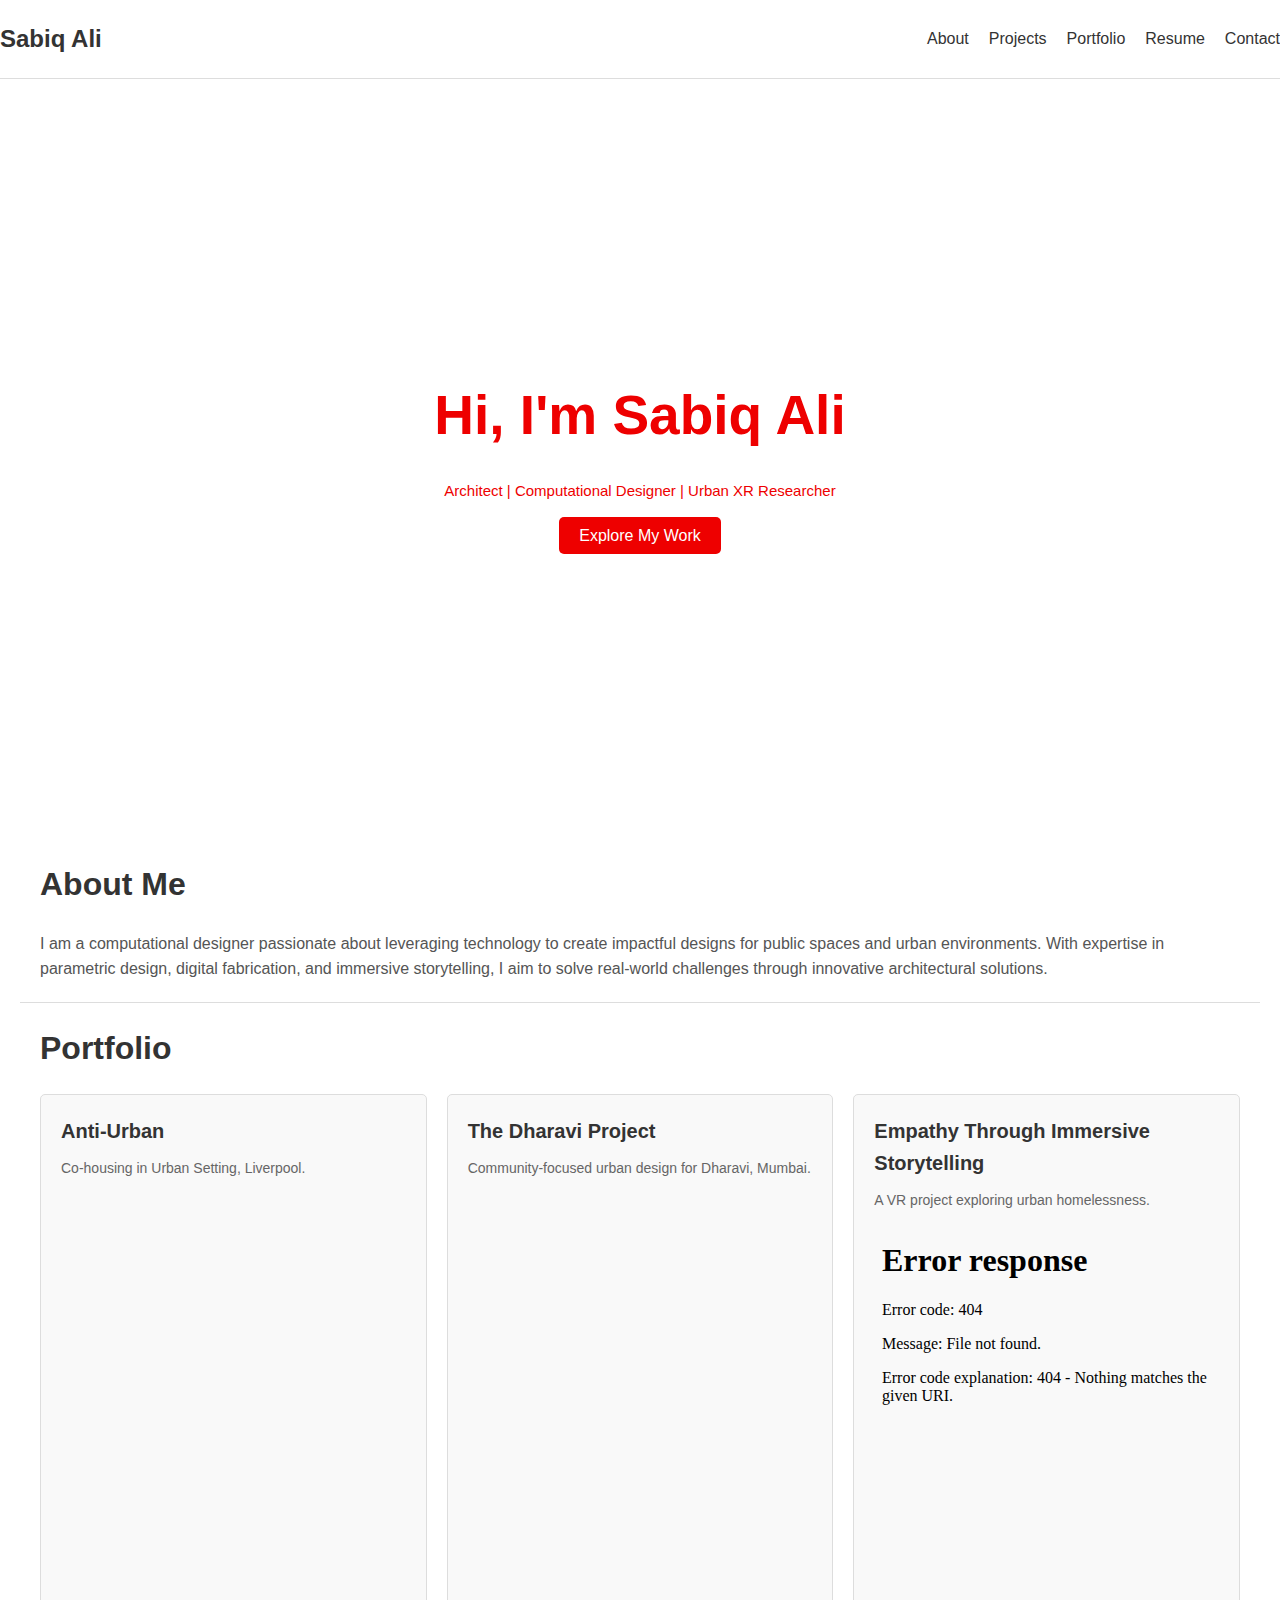
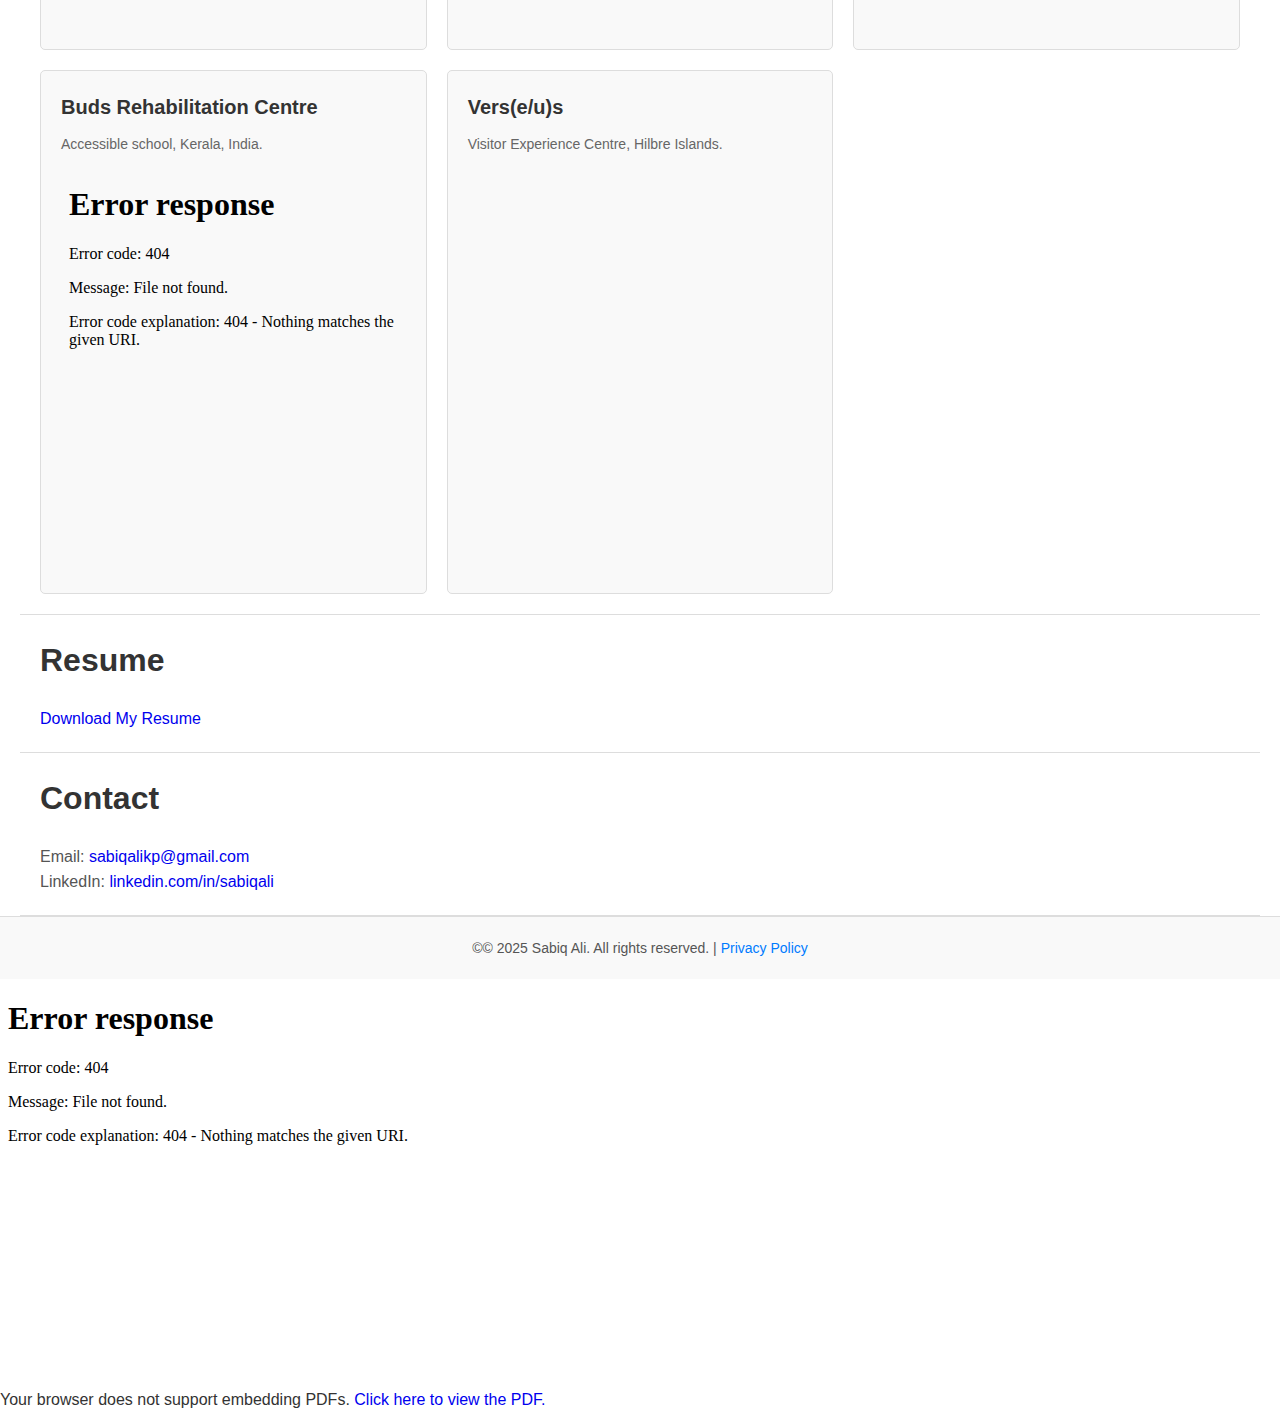
==== commit a31a7071: "Portfolio-projects" ====
--- a/index.html
+++ b/index.html
@@ -14,7 +14,7 @@
         <nav>
             <ul>
                 <li><a href="#about">About</a></li>
-                <li><a href="#portfolio">Portfolio</a></li>
+                <li><a href="#portfolio">Projects</a></li>
                 <li><a href="portfolio.html">Portfolio</a></li>
                 <li><a href="#resume">Resume</a></li>
                 <li><a href="#contact">Contact</a></li>
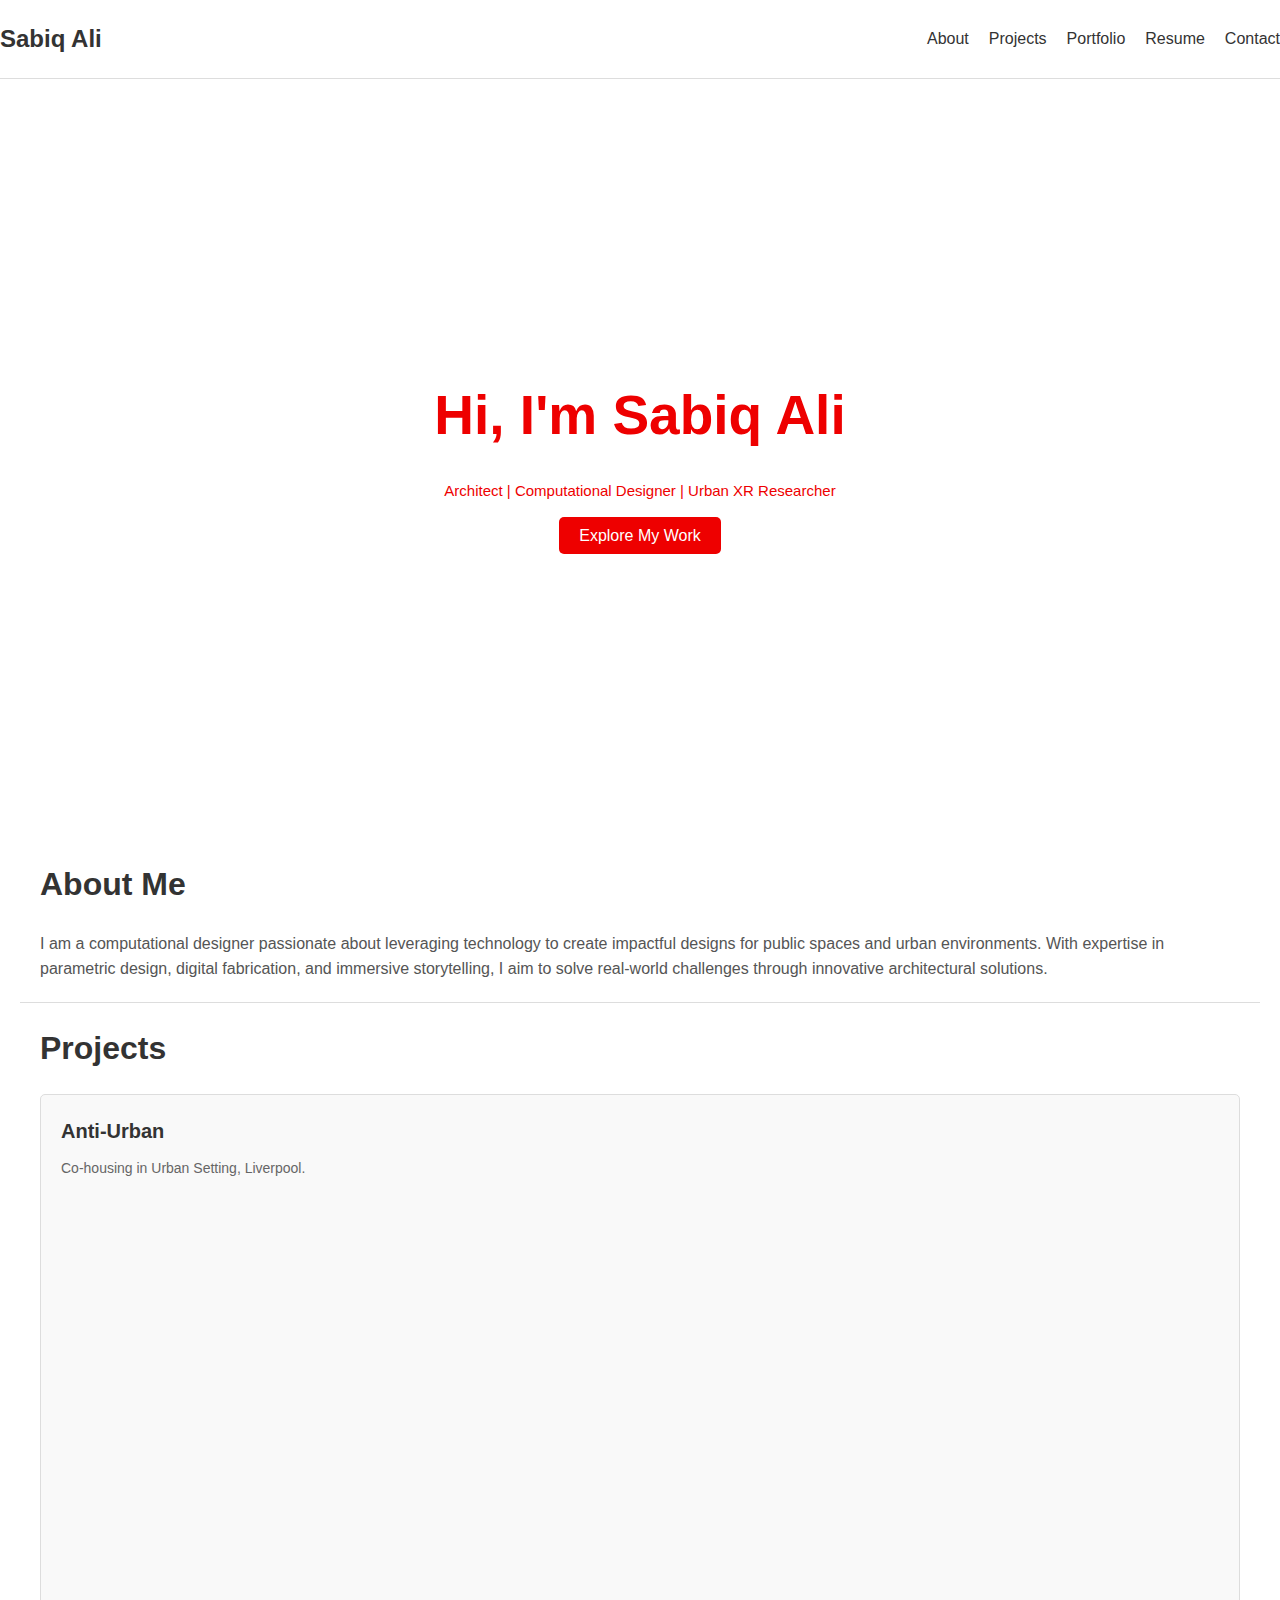
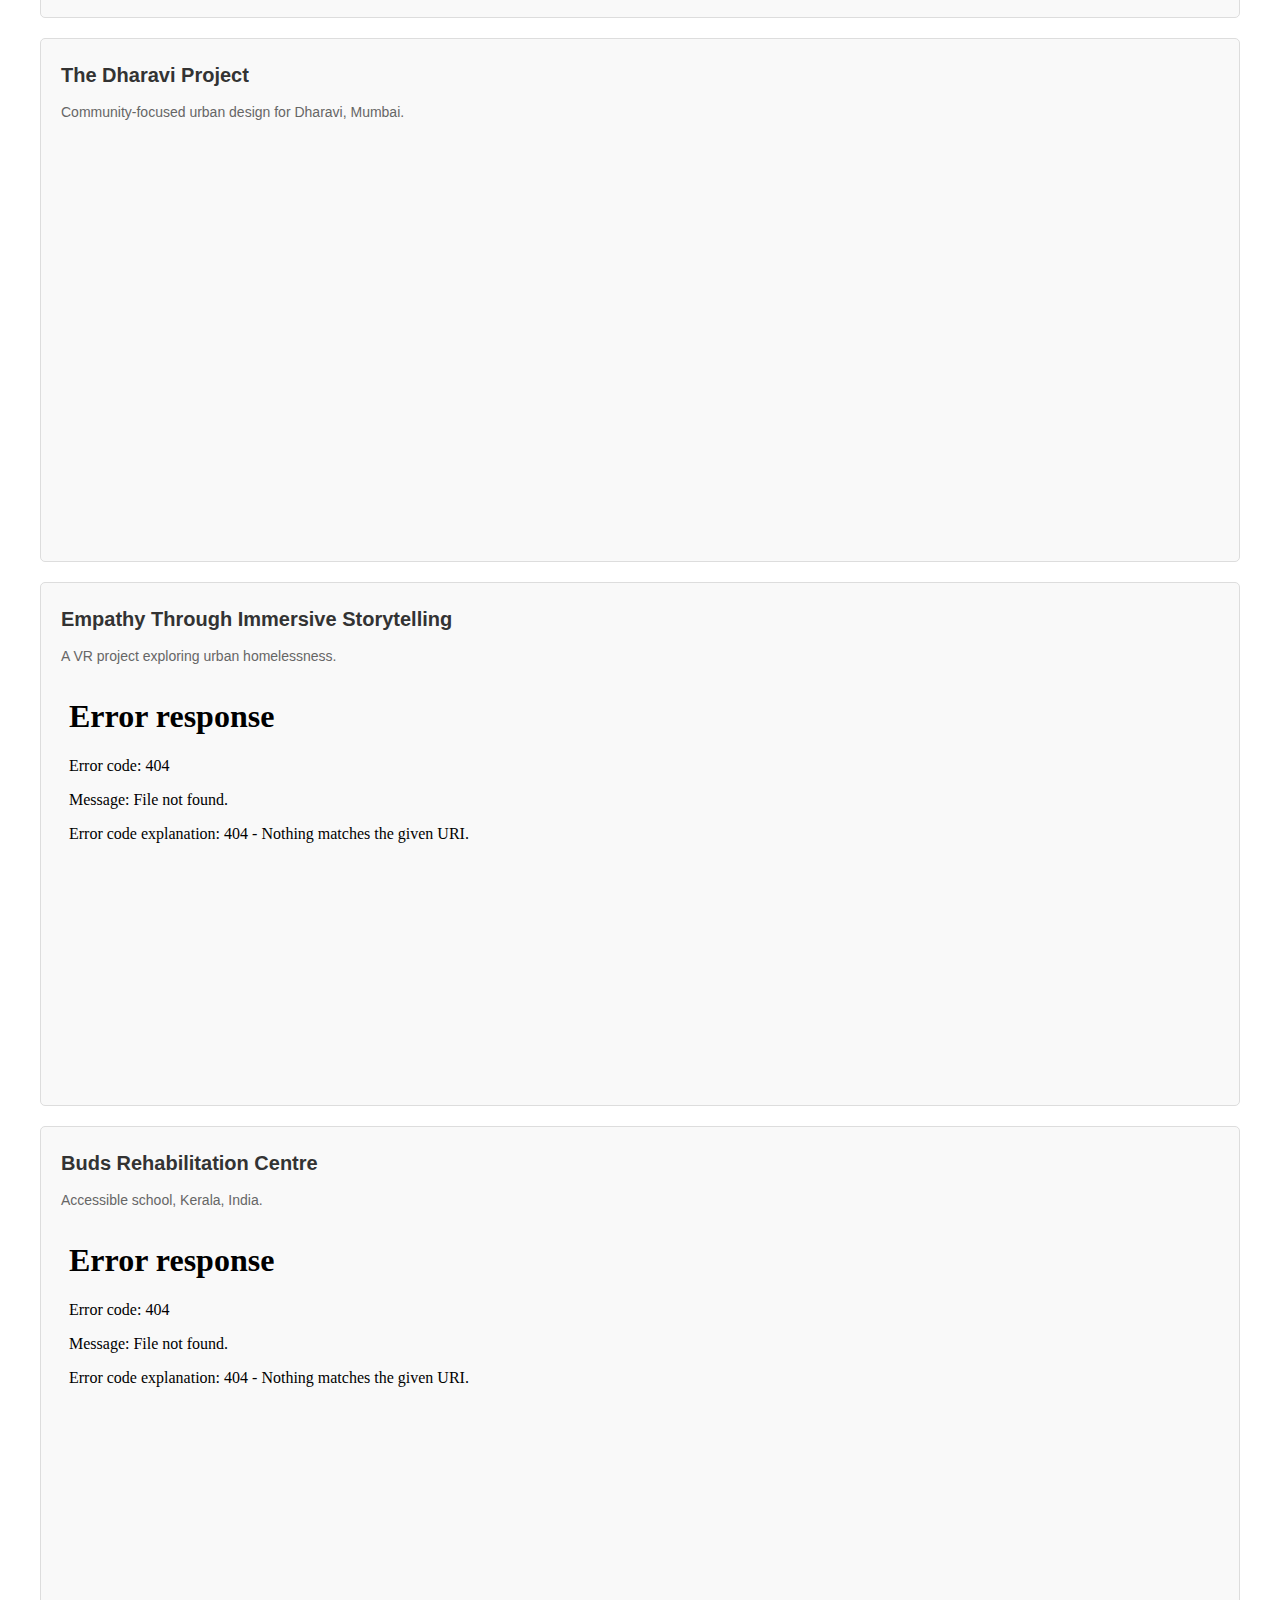
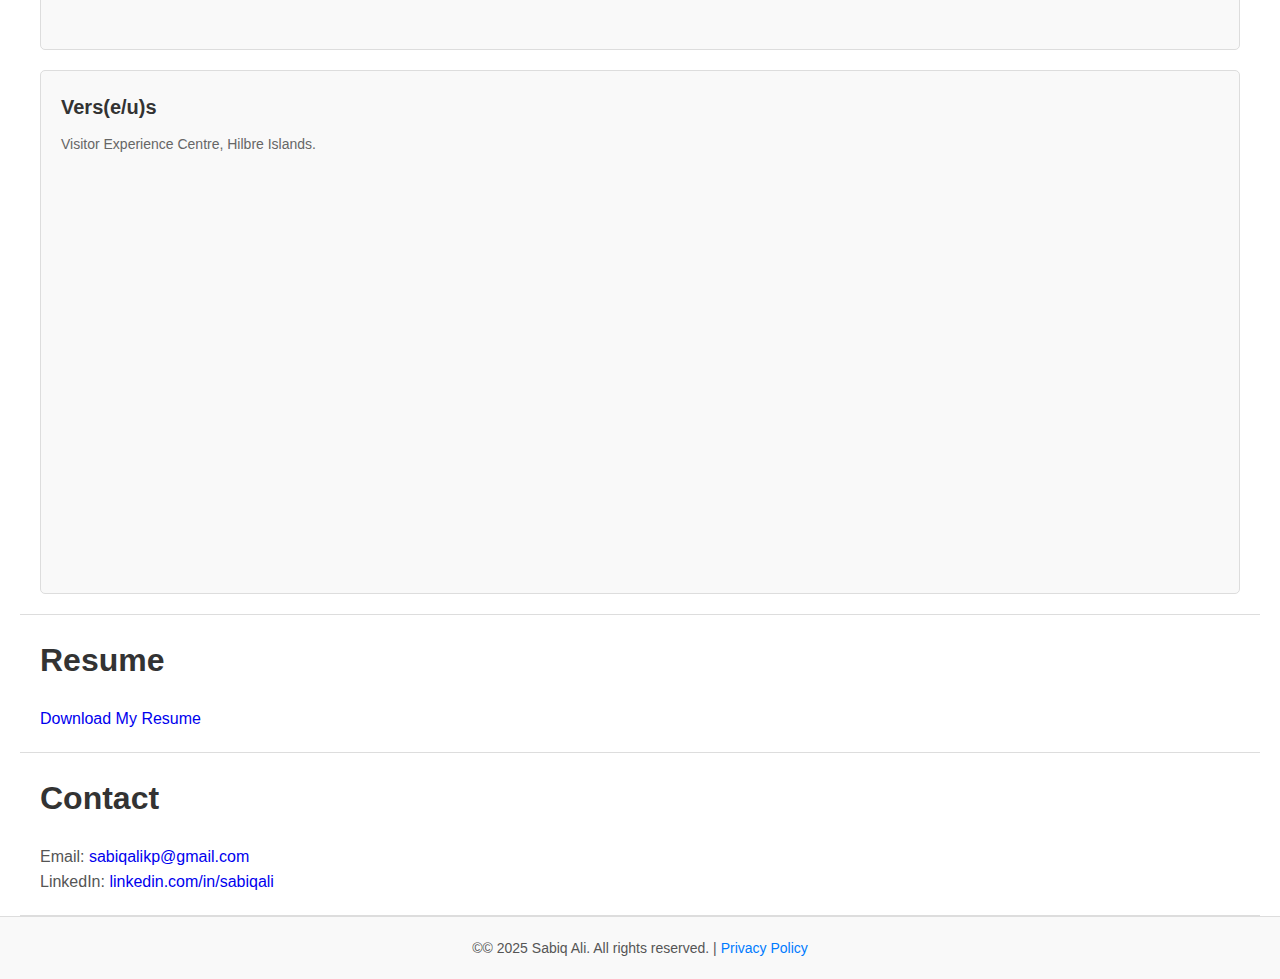
==== commit bf3397fd: "portfolio to projects grid" ====
--- a/index.html
+++ b/index.html
@@ -36,7 +36,7 @@
     </section>
 
     <section id="portfolio" class="container">
-      <h2>Portfolio</h2>
+      <h2>Projects</h2>
       <div class="portfolio-grid">
           <!-- Portfolio Item 1 -->
           <div class="portfolio-item">
@@ -74,7 +74,7 @@
                   title="Empathy Project"></iframe>
           </div>
 
-          <!-- Portfolio Item 4 -->
+          <!-- Portfolio Item 4 -->  
           <div class="portfolio-item">
               <h3>Buds Rehabilitation Centre</h3>
               <p>Accessible school, Kerala, India.</p>
@@ -116,15 +116,6 @@
         <p>&copy;© 2025 Sabiq Ali. All rights reserved. | <a href="#">Privacy Policy</a></p>
     </footer>
 
-    <iframe 
-    src="files/Empathy_Project.pdf" 
-    width="100%" 
-    height="400px" 
-    style="border: none;"
-    title="Empathy Project">
-
-  </iframe>
-<p>Your browser does not support embedding PDFs. <a href="files/Empathy_Project.pdf" target="_blank">Click here to view the PDF.</a></p>
 
 </body>
 </html>--- a/style.css
+++ b/style.css
@@ -115,7 +115,7 @@
 /* Portfolio Grid */
 .portfolio-grid {
   display: grid;
-  grid-template-columns: repeat(auto-fit, minmax(300px, 1fr));
+  grid-template-columns: repeat(auto-fit, 1fr);
   gap: 20px;
 }
 
